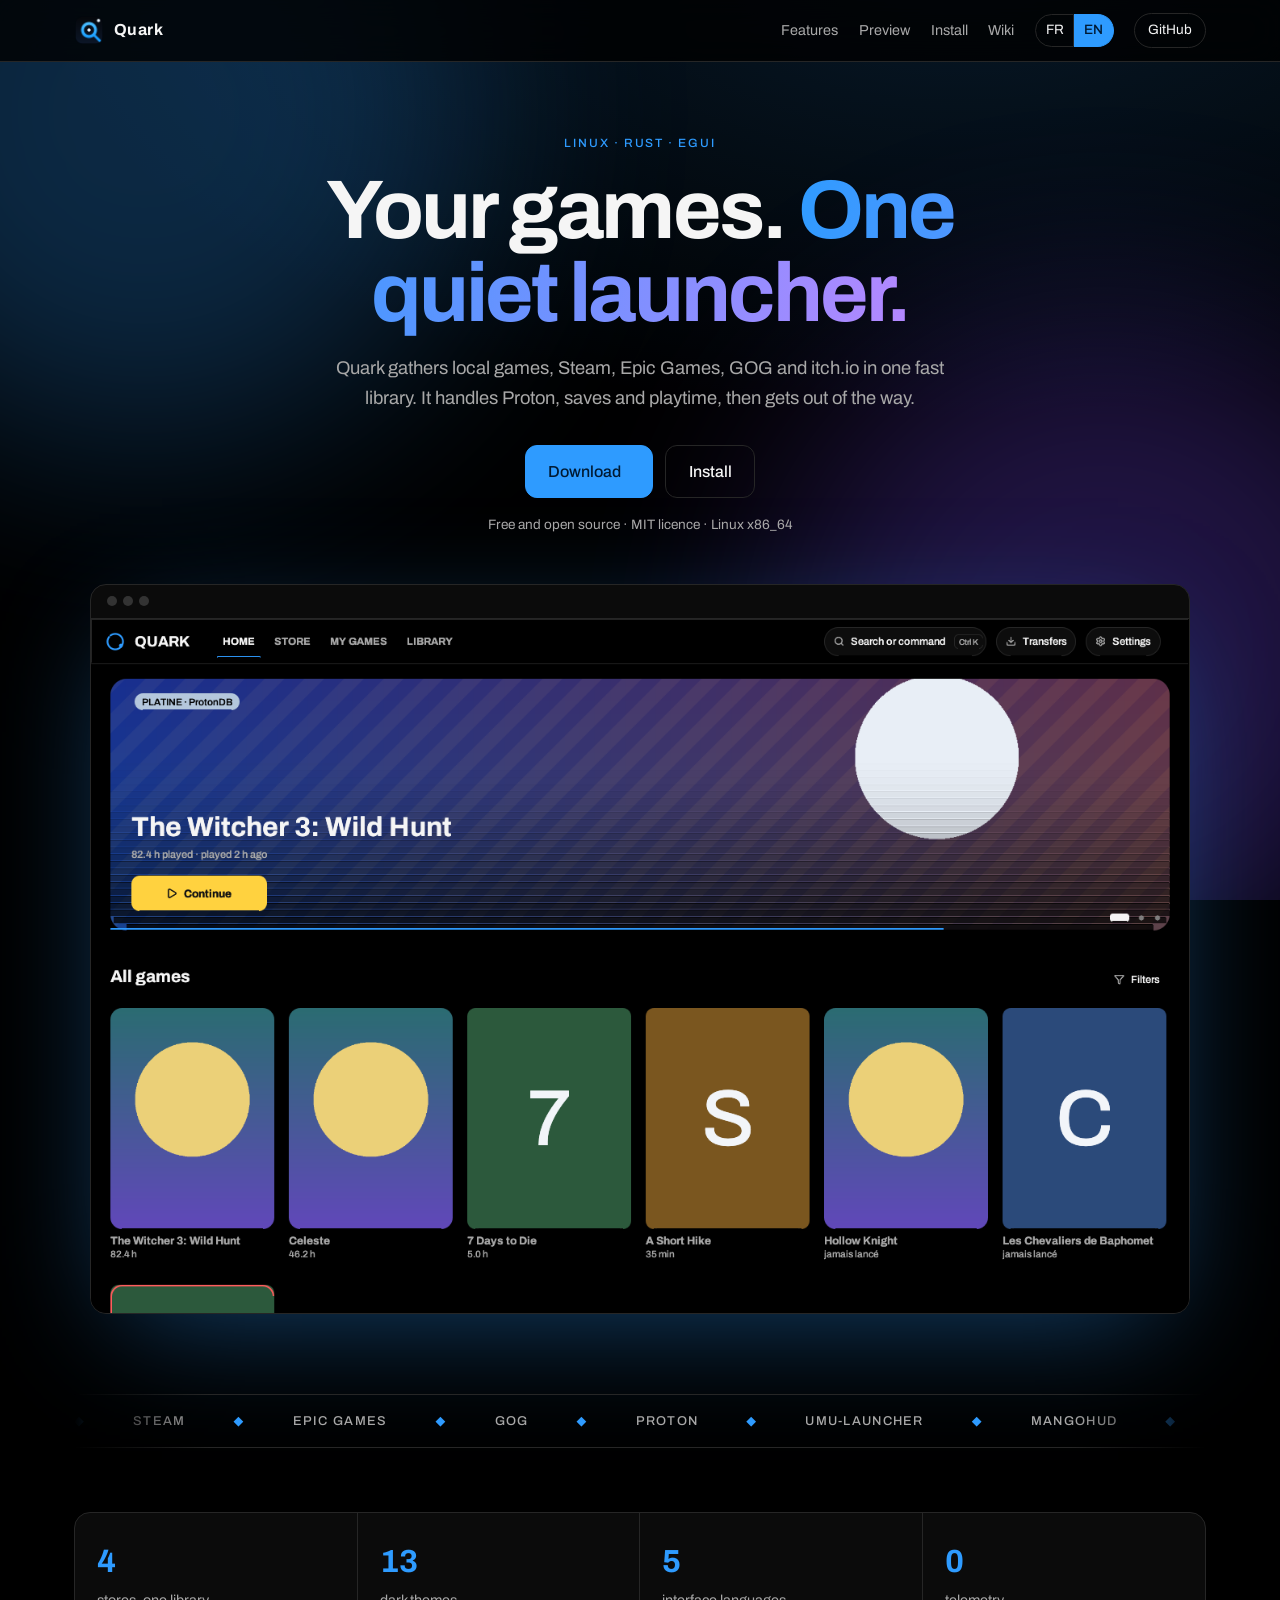
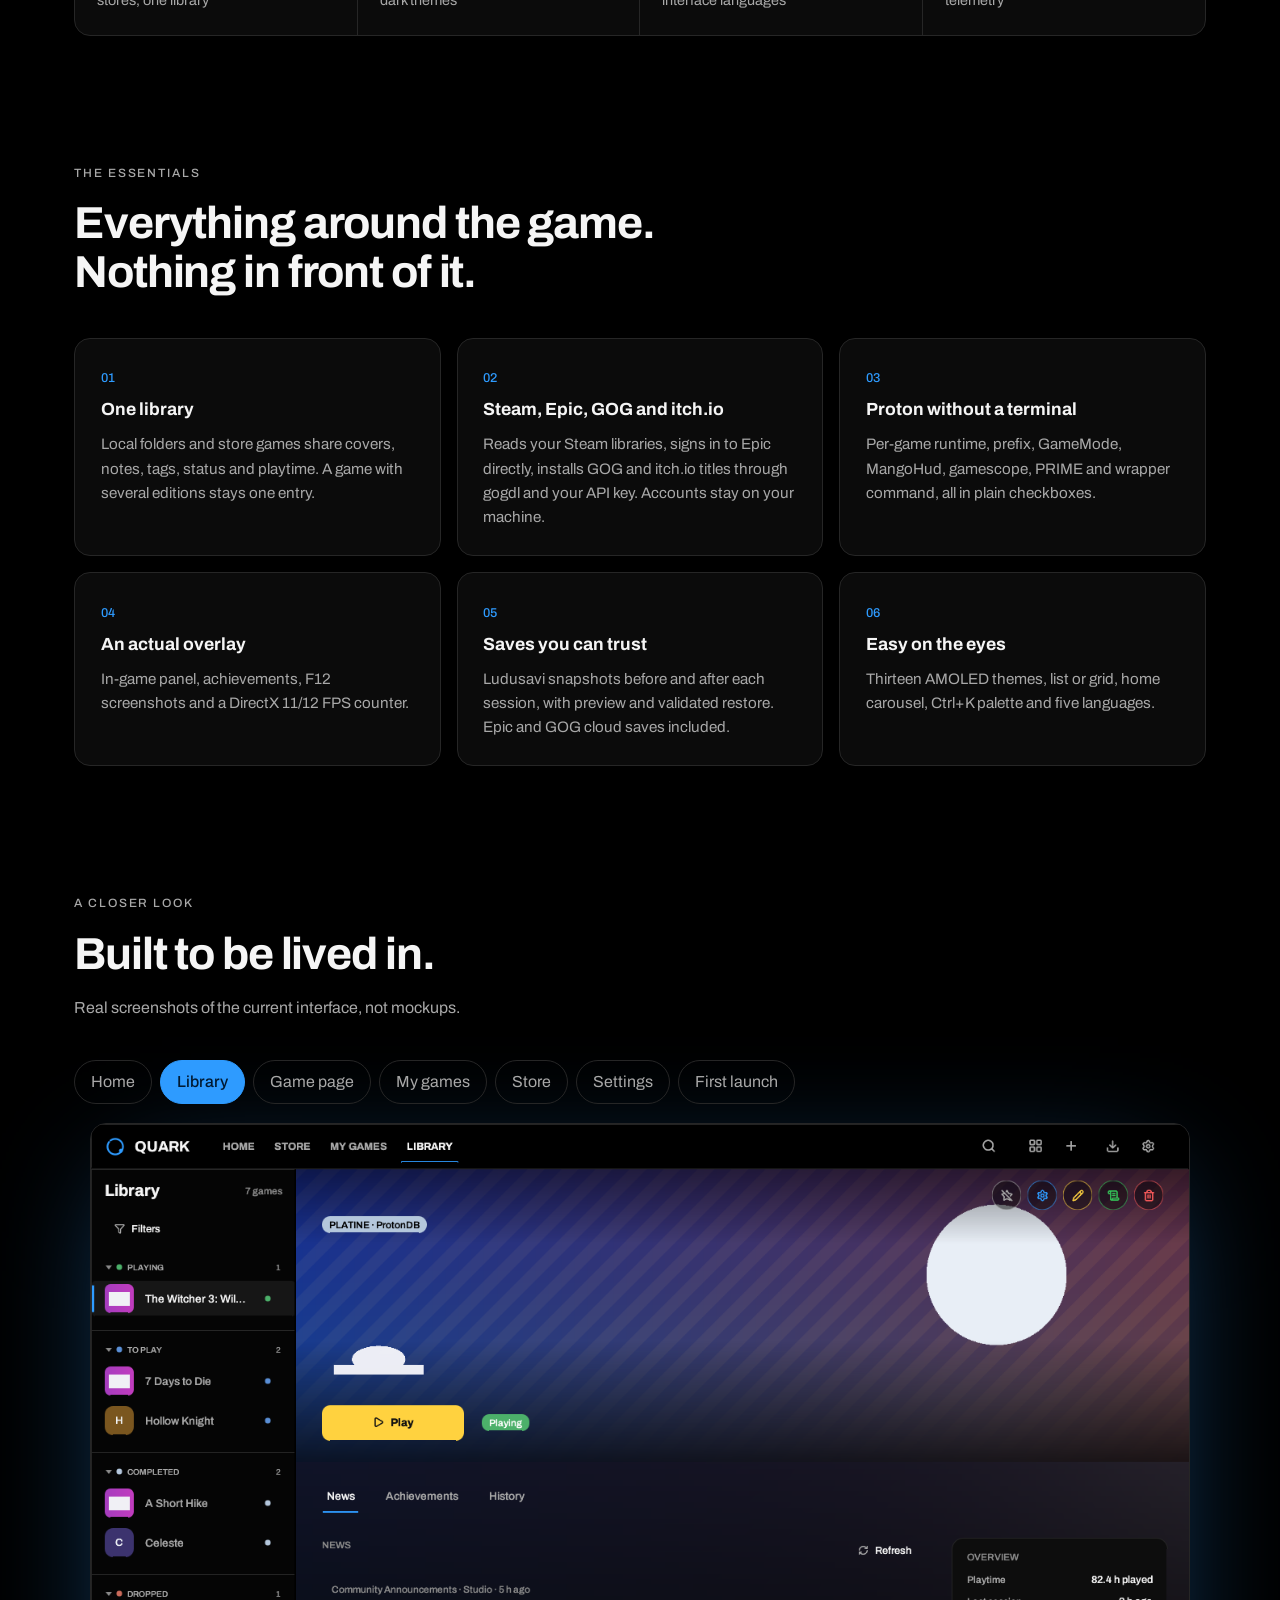
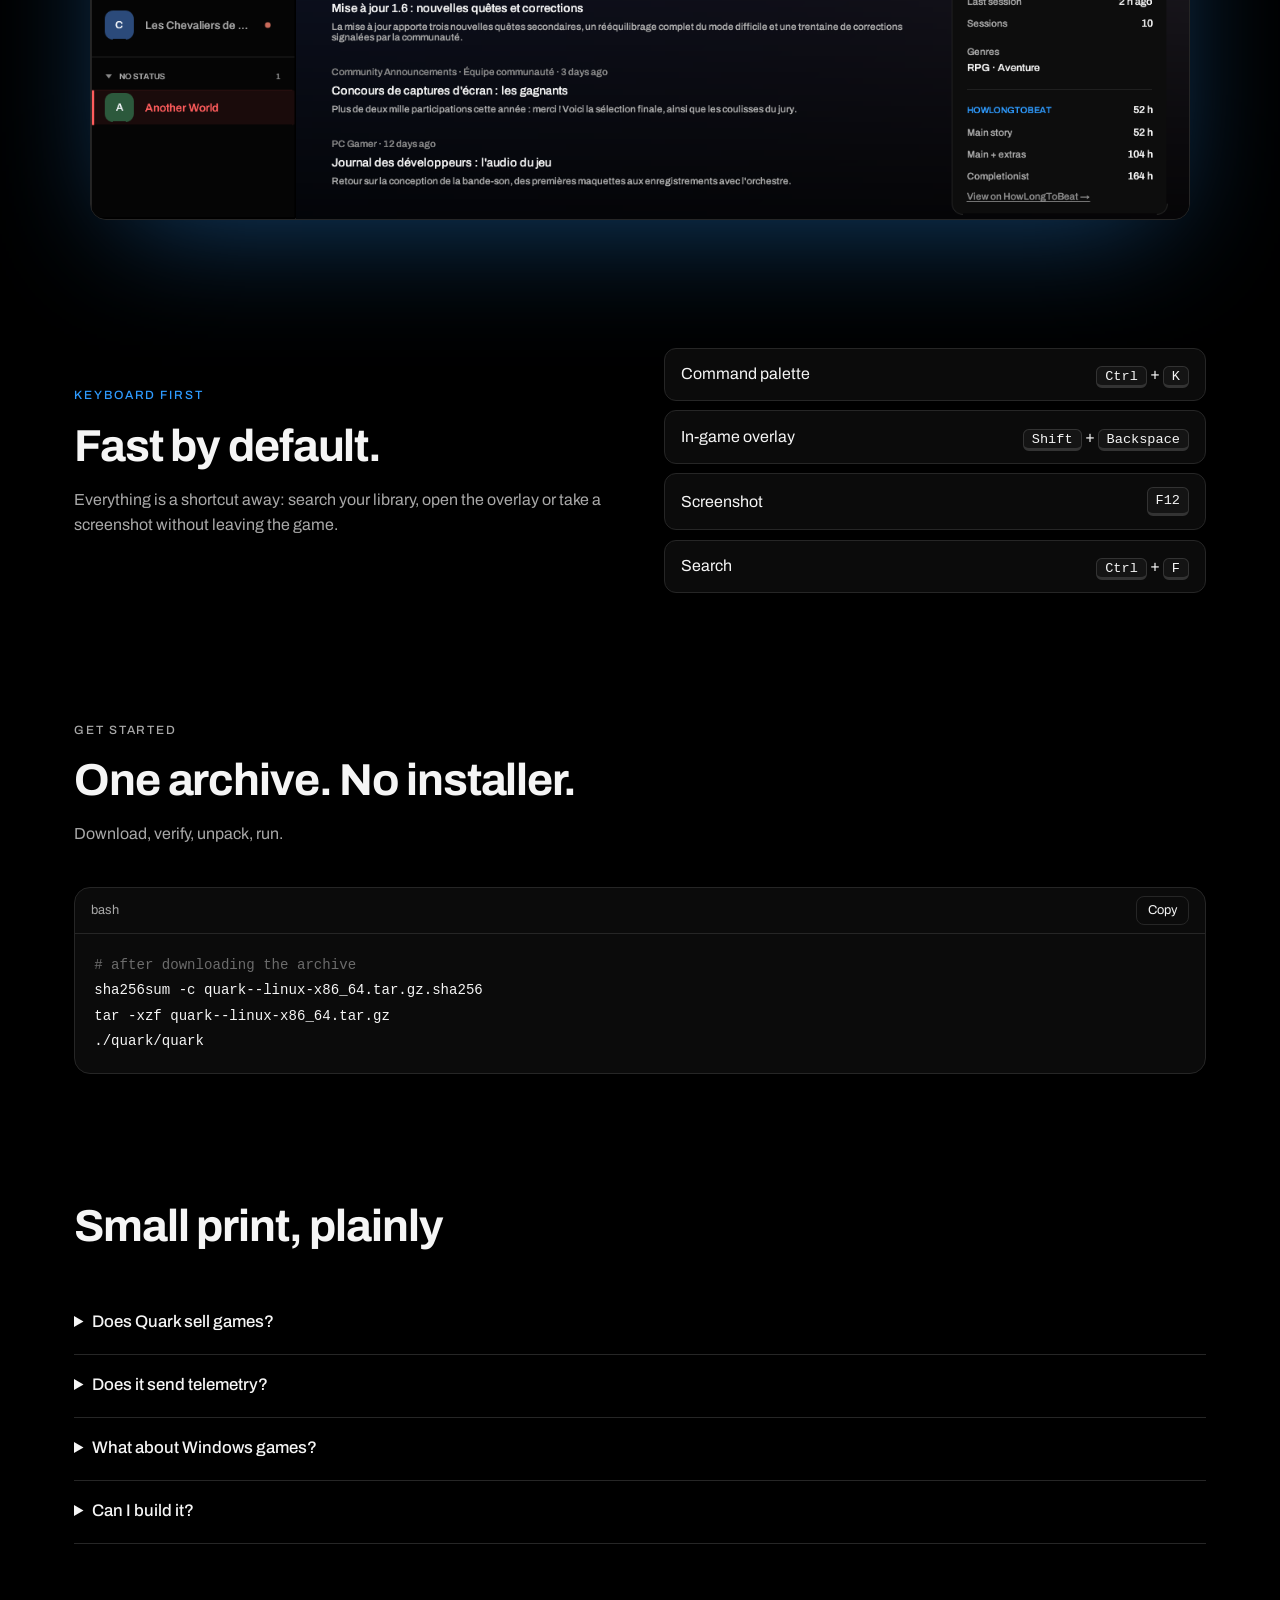
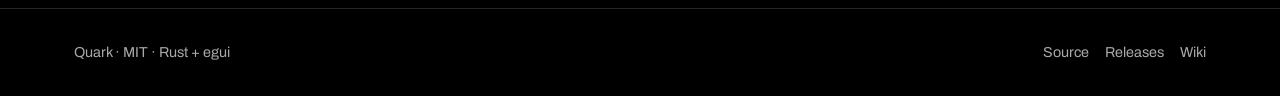
==== site/index.html @ 4e6a1751 "Ouvre la fiche jeu en pleine page depuis la grille La fiche remplace la grille et sa colonne au lieu" ====
<!doctype html>
<html lang="en">
<head>
<meta charset="utf-8">
<meta name="viewport" content="width=device-width, initial-scale=1">
<title>Quark — A quiet game launcher for Linux</title>
<meta name="description" content="Quark gathers local games, Steam, Epic Games, GOG and itch.io in one library, with Proton, save snapshots and an in-game overlay. Free, open source, written in Rust.">
<meta name="theme-color" content="#000000">
<link rel="canonical" href="https://matheotaku4.github.io/Quark/">
<meta property="og:title" content="Quark — A quiet game launcher for Linux">
<meta property="og:description" content="One library for your local, Steam, Epic, GOG and itch.io games. Rust + egui.">
<meta property="og:type" content="website">
<meta property="og:image" content="https://matheotaku4.github.io/Quark/assets/home-en.png">
<meta name="twitter:card" content="summary_large_image">
<link rel="icon" href="assets/quark.png">
<script type="application/ld+json">{"@context":"https://schema.org","@type":"SoftwareApplication","name":"Quark","applicationCategory":"GameApplication","operatingSystem":"Linux","license":"https://opensource.org/licenses/MIT","offers":{"@type":"Offer","price":"0","priceCurrency":"EUR"},"url":"https://matheotaku4.github.io/Quark/"}</script>
<style>
@font-face{font-family:Archivo;src:url(assets/Archivo-Regular.ttf) format("truetype");font-weight:400;font-display:swap}
@font-face{font-family:Archivo;src:url(assets/Archivo-Medium.ttf) format("truetype");font-weight:500 600;font-display:swap}
@font-face{font-family:Archivo;src:url(assets/Archivo-Bold.ttf) format("truetype");font-weight:700;font-display:swap}
:root{color-scheme:dark;--bg:#000;--s1:#0b0b0b;--s2:#141414;--line:#262626;--text:#f5f5f5;--muted:#a8a8a8;--accent:#2e9bff;--on:#001a33;--r:16px;--max:1180px}
*{box-sizing:border-box}
html{scroll-behavior:smooth;scroll-padding-top:5rem}
body{margin:0;background:var(--bg);color:var(--text);font:16px/1.6 Archivo,system-ui,sans-serif;-webkit-font-smoothing:antialiased}
body::before{content:"";position:fixed;inset:0;z-index:-1;background:radial-gradient(60rem 30rem at 75% -5%,color-mix(in srgb,var(--accent) 16%,transparent),transparent)}
img{display:block;max-width:100%;height:auto}a{color:inherit}
code,pre,kbd{font-family:ui-monospace,SFMono-Regular,Consolas,monospace}
.wrap{max-width:var(--max);margin:0 auto;padding:0 1.5rem}
.skip{position:absolute;left:-999px;top:.5rem;background:var(--accent);color:var(--on);padding:.5rem 1rem;border-radius:8px;z-index:50}.skip:focus{left:.5rem}
header{position:sticky;top:0;z-index:20;background:rgba(0,0,0,.8);backdrop-filter:blur(16px);border-bottom:1px solid var(--line)}
header .wrap{display:flex;align-items:center;justify-content:space-between;gap:1rem;padding-block:.8rem}
.brand{display:flex;align-items:center;gap:.6rem;font-weight:700;text-decoration:none;letter-spacing:.03em}.brand img{width:30px;height:30px;border-radius:8px}
nav{display:flex;align-items:center;gap:1.3rem;font-size:.9rem;color:var(--muted)}nav a{text-decoration:none}nav a:hover{color:var(--text)}
.pill,.lang button{border:1px solid var(--line);border-radius:999px;padding:.35rem .8rem;color:var(--text);background:none;font:inherit;font-size:.85rem;cursor:pointer}
.lang{display:flex}.lang button{border-radius:0;padding:.3rem .6rem}.lang button:first-child{border-radius:999px 0 0 999px}.lang button:last-child{border-radius:0 999px 999px 0;border-left:0}
.lang button[aria-pressed=true]{background:var(--accent);color:var(--on);border-color:var(--accent);font-weight:600}
:focus-visible{outline:2px solid var(--accent);outline-offset:3px;border-radius:6px}
.hero{padding:4.5rem 0 2rem;text-align:center}
.eyebrow{color:var(--accent);font-size:.75rem;font-weight:600;letter-spacing:.16em;text-transform:uppercase;margin:0 0 1rem}
h1{font-size:clamp(2.6rem,7vw,5.2rem);line-height:1;letter-spacing:-.035em;margin:0 auto 1.2rem;max-width:14ch}
h1 span{color:var(--accent)}
h2{font-size:clamp(1.8rem,4vw,2.8rem);line-height:1.1;letter-spacing:-.025em;margin:0 0 1rem}
.lead{max-width:56ch;margin:0 auto 2rem;color:var(--muted);font-size:1.15rem}
.cta{display:flex;flex-wrap:wrap;gap:.8rem;justify-content:center}
.btn{display:inline-flex;align-items:center;gap:.5rem;padding:.8rem 1.4rem;border-radius:12px;border:1px solid var(--line);text-decoration:none;font-weight:600;transition:transform .15s}
.btn:hover{transform:translateY(-2px)}.btn.p{background:var(--accent);color:var(--on);border-color:var(--accent)}
.small{color:var(--muted);font-size:.85rem;margin-top:1rem}
.frame{margin:3rem auto 0;max-width:1100px;border:1px solid var(--line);border-radius:var(--r);overflow:hidden;background:var(--s1);box-shadow:0 30px 120px -30px color-mix(in srgb,var(--accent) 45%,transparent)}
.dots{display:flex;gap:6px;padding:.7rem 1rem;border-bottom:1px solid var(--line)}.dots i{width:10px;height:10px;border-radius:50%;background:#333}
.facts{display:grid;grid-template-columns:repeat(4,1fr);margin:4rem 0;border:1px solid var(--line);border-radius:var(--r);background:var(--s1)}
.facts div{padding:1.4rem;border-right:1px solid var(--line)}.facts div:last-child{border:0}
.facts b{display:block;font-size:2rem;color:var(--accent)}.facts span{color:var(--muted);font-size:.9rem}
section{padding:4rem 0}.head{max-width:44rem;margin-bottom:2.5rem}.head p{color:var(--muted)}
.grid{display:grid;grid-template-columns:repeat(3,1fr);gap:1rem}
.card{background:var(--s1);border:1px solid var(--line);border-radius:var(--r);padding:1.6rem;transition:border-color .2s}.card:hover{border-color:var(--accent)}
.card h3{margin:.4rem 0 .5rem;font-size:1.1rem}.card p{margin:0;color:var(--muted);font-size:.95rem}.card em{font-style:normal;color:var(--accent);font-size:.8rem;font-weight:600}
.tabs{display:flex;flex-wrap:wrap;gap:.5rem;margin-bottom:1.2rem}
.tabs button{padding:.5rem 1rem;border:1px solid var(--line);border-radius:999px;background:none;color:var(--muted);font:inherit;cursor:pointer}
.tabs button[aria-selected=true]{background:var(--accent);color:var(--on);border-color:var(--accent);font-weight:600}
#shot{width:100%;aspect-ratio:1360/860;object-fit:cover}
.swatches{display:flex;flex-wrap:wrap;gap:.7rem}
.swatches button{width:44px;height:44px;border-radius:50%;border:2px solid var(--line);cursor:pointer;transition:transform .15s}
.swatches button:hover{transform:scale(1.12)}.swatches button[aria-pressed=true]{border-color:#fff;box-shadow:0 0 0 3px var(--bg),0 0 0 5px var(--accent)}
.split{display:grid;grid-template-columns:1fr 1fr;gap:3rem;align-items:center}
.keys{display:grid;gap:.6rem}.keys div{display:flex;justify-content:space-between;align-items:center;gap:1rem;background:var(--s1);border:1px solid var(--line);border-radius:12px;padding:.8rem 1rem}
kbd{background:var(--s2);border:1px solid #333;border-bottom-width:3px;border-radius:6px;padding:.1rem .5rem;font-size:.85rem}
.term{background:var(--s1);border:1px solid var(--line);border-radius:var(--r);overflow:hidden}
.term .bar{display:flex;justify-content:space-between;align-items:center;padding:.5rem 1rem;border-bottom:1px solid var(--line);color:var(--muted);font-size:.8rem}
.term button{background:none;border:1px solid var(--line);color:var(--text);border-radius:8px;padding:.2rem .7rem;cursor:pointer;font:inherit;font-size:.8rem}
pre{margin:0;padding:1.2rem;overflow-x:auto;font-size:.88rem;line-height:1.8}.c{color:#6b6b6b}
details{border-bottom:1px solid var(--line);padding:1.1rem 0}summary{cursor:pointer;font-weight:600;font-size:1.05rem}details p{color:var(--muted);margin:.6rem 0 0}
footer{border-top:1px solid var(--line);padding:2rem 0;color:var(--muted);font-size:.9rem}footer .wrap{display:flex;flex-wrap:wrap;justify-content:space-between;gap:1rem}footer nav{gap:1rem}
.rv{opacity:0;transform:translateY(16px);transition:.6s}.rv.in{opacity:1;transform:none}
.aurora{position:fixed;inset:0;z-index:-1;overflow:hidden;pointer-events:none}
.aurora i{position:absolute;width:42rem;height:42rem;border-radius:50%;filter:blur(110px);opacity:.26;background:var(--accent);left:-12rem;top:-14rem;animation:drift 22s ease-in-out infinite alternate}
.aurora i+i{background:#7c4dff;left:auto;right:-10rem;top:35vh;animation-duration:28s;animation-direction:alternate-reverse}
@keyframes drift{to{transform:translate(8rem,6rem) scale(1.25)}}
#bar{position:fixed;top:0;left:0;height:3px;width:100%;transform-origin:0 50%;transform:scaleX(0);background:linear-gradient(90deg,var(--accent),#b388ff);z-index:60}
h1 span{background:linear-gradient(100deg,var(--accent),#b388ff,var(--accent));background-size:200% auto;-webkit-background-clip:text;background-clip:text;color:transparent;animation:shine 6s linear infinite}
@keyframes shine{to{background-position:200% center}}
@keyframes up{from{opacity:0;transform:translateY(28px)}}
.hero>*{animation:up .8s cubic-bezier(.2,.7,.2,1) backwards}
.hero>:nth-child(2){animation-delay:.1s}.hero>:nth-child(3){animation-delay:.2s}.hero>:nth-child(4){animation-delay:.3s}.hero>:nth-child(5){animation-delay:.4s}.hero>:nth-child(6){animation-delay:.55s;animation-duration:1.1s}
.hero .frame{transition:transform .25s ease-out}
.btn.p{position:relative;overflow:hidden}
.btn.p::after{content:"";position:absolute;inset:0;background:linear-gradient(110deg,transparent 30%,rgba(255,255,255,.45) 50%,transparent 70%);transform:translateX(-100%);animation:sh 3.5s 1.5s infinite}
@keyframes sh{to{transform:translateX(100%)}}
.marquee{overflow:hidden;margin-top:3rem;border-block:1px solid var(--line);padding:1rem 0;-webkit-mask-image:linear-gradient(90deg,transparent,#000 12%,#000 88%,transparent);mask-image:linear-gradient(90deg,transparent,#000 12%,#000 88%,transparent)}
.marquee div{display:flex;gap:3rem;width:max-content;animation:mq 34s linear infinite;color:var(--muted);font-weight:600;letter-spacing:.1em;text-transform:uppercase;font-size:.8rem}
.marquee span::before{content:"◆";color:var(--accent);margin-right:3rem}
.marquee:hover div{animation-play-state:paused}
@keyframes mq{to{transform:translateX(-50%)}}
.card{position:relative;overflow:hidden}.card>*{position:relative}
.card::before{content:"";position:absolute;inset:0;background:radial-gradient(320px circle at var(--mx,50%) var(--my,50%),color-mix(in srgb,var(--accent) 20%,transparent),transparent 70%);opacity:0;transition:opacity .3s}
.card:hover::before{opacity:1}
.grid>.rv:nth-child(3n+2){transition-delay:.1s}.grid>.rv:nth-child(3n){transition-delay:.2s}
#shot{transition:opacity .35s}
.keys div{transition:transform .2s,border-color .2s}.keys div:hover{transform:translateX(6px);border-color:var(--accent)}
@media(max-width:860px){nav .hide{display:none}.grid,.split{grid-template-columns:1fr}.facts{grid-template-columns:1fr 1fr}.facts div:nth-child(2){border-right:0}.facts div:nth-child(-n+2){border-bottom:1px solid var(--line)}}
@media(prefers-reduced-motion:reduce){*,::before,::after{transition:none!important;animation:none!important;scroll-behavior:auto!important}.rv{opacity:1;transform:none}}
</style>
</head>
<body>
<div id="bar"></div><div class="aurora" aria-hidden="true"><i></i><i></i></div>
<a class="skip" href="#main" data-i="skip"></a>
<header><div class="wrap">
  <a class="brand" href="#top"><img src="assets/quark.png" alt="" width="30" height="30">Quark</a>
  <nav aria-label="Navigation">
    <a class="hide" href="#features" data-i="nav1"></a><a class="hide" href="#showcase" data-i="nav2"></a><a class="hide" href="#install" data-i="nav3"></a>
    <a class="hide" href="https://github.com/Matheotaku4/Quark/wiki">Wiki</a>
    <span class="lang" role="group" aria-label="Langue / Language"><button data-l="fr">FR</button><button data-l="en">EN</button></span>
    <a class="pill" href="https://github.com/Matheotaku4/Quark">GitHub</a>
  </nav>
</div></header>

<main id="main"><div id="top"></div>
<div class="wrap">
  <div class="hero">
    <p class="eyebrow">Linux · Rust · egui</p>
    <h1 data-i="h1"></h1>
    <p class="lead" data-i="lead"></p>
    <div class="cta">
      <a class="btn p" id="dl" href="https://github.com/Matheotaku4/Quark/releases/latest"><span data-i="dl"></span> <span id="ver"></span></a>
      <a class="btn" href="#install" data-i="how"></a>
    </div>
    <p class="small" data-i="fine"></p>
    <div class="frame"><div class="dots" aria-hidden="true"><i></i><i></i><i></i></div>
      <img id="hero-img" src="assets/home-en.png" alt="" width="1360" height="860"></div>
  </div>

  <div class="marquee" aria-hidden="true"><div id="mq"></div></div>
  <div class="facts rv">
    <div><b>4</b><span data-i="f1"></span></div><div><b>13</b><span data-i="f2"></span></div>
    <div><b>5</b><span data-i="f3"></span></div><div><b>0</b><span data-i="f4"></span></div>
  </div>

  <section id="features"><div class="head rv"><p class="eyebrow" data-i="e1"></p><h2 data-i="t1"></h2></div>
    <div class="grid">
      <article class="card rv"><em>01</em><h3 data-i="c1t"></h3><p data-i="c1"></p></article>
      <article class="card rv"><em>02</em><h3 data-i="c2t"></h3><p data-i="c2"></p></article>
      <article class="card rv"><em>03</em><h3 data-i="c3t"></h3><p data-i="c3"></p></article>
      <article class="card rv"><em>04</em><h3 data-i="c4t"></h3><p data-i="c4"></p></article>
      <article class="card rv"><em>05</em><h3 data-i="c5t"></h3><p data-i="c5"></p></article>
      <article class="card rv"><em>06</em><h3 data-i="c6t"></h3><p data-i="c6"></p></article>
    </div>
  </section>

  <section id="showcase"><div class="head rv"><p class="eyebrow" data-i="e2"></p><h2 data-i="t2"></h2><p data-i="n2"></p></div>
    <div class="tabs" role="tablist" id="tabs"></div>
    <div class="frame" style="margin-top:0"><img id="shot" src="assets/library-en.png" alt="" width="1360" height="860" loading="lazy"></div>
  </section>

  <section id="themes" class="split">
    <div class="rv"><p class="eyebrow" data-i="e3"></p><h2 data-i="t3"></h2><p style="color:var(--muted)" data-i="n3"></p>
      </div>
    <div class="keys rv" aria-label="Raccourcis / Shortcuts">
      <div><span data-i="k1"></span><span><kbd>Ctrl</kbd> + <kbd>K</kbd></span></div>
      <div><span data-i="k2"></span><span><kbd>Shift</kbd> + <kbd>Backspace</kbd></span></div>
      <div><span data-i="k3"></span><kbd>F12</kbd></div>
      <div><span data-i="k4"></span><span><kbd>Ctrl</kbd> + <kbd>F</kbd></span></div>
    </div>
  </section>

  <section id="install"><div class="head rv"><p class="eyebrow" data-i="e4"></p><h2 data-i="t4"></h2><p data-i="n4"></p></div>
    <div class="term rv"><div class="bar"><span>bash</span><button id="copy" data-i="copy"></button></div>
<pre><code id="cmd"></code></pre></div>
  </section>

  <section id="faq"><div class="head rv"><h2 data-i="t5"></h2></div>
    <details><summary data-i="q1"></summary><p data-i="a1"></p></details>
    <details><summary data-i="q2"></summary><p data-i="a2"></p></details>
    <details><summary data-i="q3"></summary><p data-i="a3"></p></details>
    <details><summary data-i="q4"></summary><p data-i="a4"></p></details>
  </section>
</div></main>

<footer><div class="wrap"><span>Quark · MIT · Rust + egui</span>
  <nav><a href="https://github.com/Matheotaku4/Quark">Source</a><a href="https://github.com/Matheotaku4/Quark/releases">Releases</a><a href="https://github.com/Matheotaku4/Quark/wiki">Wiki</a></nav></div></footer>

<script>
const D={
fr:{skip:"Aller au contenu",nav1:"Fonctions",nav2:"Aperçu",nav3:"Installer",
h1:"Vos jeux. <span>Un seul lanceur.</span>",lead:"Quark réunit jeux locaux, Steam, Epic Games, GOG et itch.io dans une bibliothèque rapide. Proton, sauvegardes et temps de jeu sont gérés, puis il s’efface.",
dl:"Télécharger",how:"Installation",fine:"Gratuit et open source · licence MIT · Linux x86_64",
f1:"boutiques, une bibliothèque",f2:"thèmes sombres",f3:"langues d’interface",f4:"télémétrie",
e1:"L’essentiel",t1:"Tout autour du jeu. Rien devant.",
c1t:"Une seule bibliothèque",c1:"Dossiers locaux et jeux de boutiques partagent jaquettes, notes, tags, statut et temps de jeu. Un jeu en plusieurs éditions reste une seule entrée.",
c2t:"Steam, Epic, GOG et itch.io",c2:"Lecture de vos bibliothèques Steam, connexion directe à Epic, installation GOG via gogdl et itch.io avec votre clé API. Vos comptes restent sur votre machine.",
c3t:"Proton sans terminal",c3:"Runtime, préfixe, GameMode, MangoHud, gamescope, PRIME et commande wrapper par jeu, en simples cases à cocher.",
c4t:"Un vrai overlay",c4:"Panneau en jeu, succès, capture F12 et compteur FPS DirectX 11/12.",
c5t:"Sauvegardes fiables",c5:"Instantanés Ludusavi avant et après chaque session, avec aperçu et restauration validée. Cloud Epic et GOG inclus.",
c6t:"Fait pour vos yeux",c6:"Treize thèmes AMOLED, liste ou grille, carrousel d’accueil, palette Ctrl+K et cinq langues.",
e2:"Un aperçu",t2:"Conçu pour qu’on y vive.",n2:"Captures réelles de l’interface actuelle, pas des maquettes.",
tab:{home:"Accueil",library:"Bibliothèque",game:"Fiche de jeu",store:"Boutique","my-games":"Mes jeux",settings:"Réglages",onboarding:"Premier lancement"},
e3:"Clavier d’abord",t3:"Rapide par défaut.",n3:"Tout est à un raccourci : cherchez dans votre bibliothèque, ouvrez l’overlay ou prenez une capture sans quitter le jeu.",
k1:"Palette de commandes",k2:"Overlay en jeu",k3:"Capture d’écran",k4:"Rechercher",
e4:"Démarrer",t4:"Une archive. Pas d’installeur.",n4:"Téléchargez, vérifiez, décompressez, lancez.",copy:"Copier",copied:"Copié ✓",
t5:"Les petites lignes",
q1:"Quark vend-il des jeux ?",a1:"Non. Il ouvre les pages des boutiques dans votre navigateur et n’achète jamais rien.",
q2:"Y a-t-il de la télémétrie ?",a2:"Aucune. Sessions de boutiques et bibliothèque restent sur votre machine.",
q3:"Et les jeux Windows ?",a3:"Ils passent par Proton ou umu-launcher, avec le préfixe de votre choix.",
q4:"Puis-je le compiler ?",a4:"Oui : clonez le dépôt puis lancez <code>cargo build --release --locked</code>."},
en:{skip:"Skip to content",nav1:"Features",nav2:"Preview",nav3:"Install",
h1:"Your games. <span>One quiet launcher.</span>",lead:"Quark gathers local games, Steam, Epic Games, GOG and itch.io in one fast library. It handles Proton, saves and playtime, then gets out of the way.",
dl:"Download",how:"Install",fine:"Free and open source · MIT licence · Linux x86_64",
f1:"stores, one library",f2:"dark themes",f3:"interface languages",f4:"telemetry",
e1:"The essentials",t1:"Everything around the game. Nothing in front of it.",
c1t:"One library",c1:"Local folders and store games share covers, notes, tags, status and playtime. A game with several editions stays one entry.",
c2t:"Steam, Epic, GOG and itch.io",c2:"Reads your Steam libraries, signs in to Epic directly, installs GOG and itch.io titles through gogdl and your API key. Accounts stay on your machine.",
c3t:"Proton without a terminal",c3:"Per-game runtime, prefix, GameMode, MangoHud, gamescope, PRIME and wrapper command, all in plain checkboxes.",
c4t:"An actual overlay",c4:"In-game panel, achievements, F12 screenshots and a DirectX 11/12 FPS counter.",
c5t:"Saves you can trust",c5:"Ludusavi snapshots before and after each session, with preview and validated restore. Epic and GOG cloud saves included.",
c6t:"Easy on the eyes",c6:"Thirteen AMOLED themes, list or grid, home carousel, Ctrl+K palette and five languages.",
e2:"A closer look",t2:"Built to be lived in.",n2:"Real screenshots of the current interface, not mockups.",
tab:{home:"Home",library:"Library",game:"Game page",store:"Store","my-games":"My games",settings:"Settings",onboarding:"First launch"},
e3:"Keyboard first",t3:"Fast by default.",n3:"Everything is a shortcut away: search your library, open the overlay or take a screenshot without leaving the game.",
k1:"Command palette",k2:"In-game overlay",k3:"Screenshot",k4:"Search",
e4:"Get started",t4:"One archive. No installer.",n4:"Download, verify, unpack, run.",copy:"Copy",copied:"Copied ✓",
t5:"Small print, plainly",
q1:"Does Quark sell games?",a1:"No. It opens store pages in your browser and never buys anything.",
q2:"Does it send telemetry?",a2:"None. Store sessions and library data stay on your machine.",
q3:"What about Windows games?",a3:"They run through Proton or umu-launcher with the prefix you choose.",
q4:"Can I build it?",a4:"Yes: clone the repository and run <code>cargo build --release --locked</code>."}};
const TABS=["home","library","game","my-games","store","settings","onboarding"];
const $=s=>document.querySelector(s),$$=s=>[...document.querySelectorAll(s)];
let lang=(()=>{try{const s=localStorage.getItem("q-lang");if(s)return s}catch(e){}return "en"})();
let tab="library",ver="",dlUrl="";
const img=t=>`assets/${t}-${lang}.png`;
function cmd(){const v=ver||"<version>";return `<span class="c"># ${lang==="fr"?"après téléchargement de l’archive":"after downloading the archive"}</span>
sha256sum -c quark-${v}-linux-x86_64.tar.gz.sha256
tar -xzf quark-${v}-linux-x86_64.tar.gz
./quark/quark`}
function render(){
  const d=D[lang];document.documentElement.lang=lang;
  $$("[data-i]").forEach(e=>e.innerHTML=d[e.dataset.i]);
  $$(".lang button").forEach(b=>b.setAttribute("aria-pressed",b.dataset.l===lang));
  $("#tabs").innerHTML=TABS.map(t=>`<button role="tab" aria-selected="${t===tab}" data-t="${t}">${d.tab[t]}</button>`).join("");
  $("#shot").src=img(tab);$("#shot").alt=d.tab[tab];
  $("#hero-img").src=img("home");$("#hero-img").alt=lang==="fr"?"Écran d’accueil de Quark":"Quark home screen";
  $("#cmd").innerHTML=cmd();
}
document.addEventListener("click",e=>{
  const l=e.target.closest("[data-l]");if(l){lang=l.dataset.l;try{localStorage.setItem("q-lang",lang)}catch(x){}render()}
  const t=e.target.closest("[data-t]");if(t&&t.dataset.t!==tab){tab=t.dataset.t;$("#shot").style.opacity=0;setTimeout(render,180)}
});
$("#copy").addEventListener("click",async()=>{try{await navigator.clipboard.writeText($("#cmd").innerText.replace(/^#.*\n/,""));
  const b=$("#copy");b.textContent=D[lang].copied;setTimeout(()=>b.textContent=D[lang].copy,1600)}catch(e){}});
fetch("https://api.github.com/repos/Matheotaku4/Quark/releases/latest").then(r=>r.ok?r.json():Promise.reject()).then(j=>{
  ver=(j.tag_name||"").replace(/^v/,"");const a=(j.assets||[]).find(x=>/linux-x86_64\.tar\.gz$/.test(x.name));
  if(a)$("#dl").href=a.browser_download_url;$("#ver").textContent=ver?"v"+ver:"";$("#cmd").innerHTML=cmd()}).catch(()=>{});
const io=new IntersectionObserver(es=>es.forEach(e=>{if(e.isIntersecting){e.target.classList.add("in");io.unobserve(e.target)}}),{threshold:.12});
$$(".rv").forEach(e=>io.observe(e));
$("#shot").onload=e=>e.target.style.opacity=1;
const M=["Steam","Epic Games","GOG","Proton","umu-launcher","MangoHud","gamescope","GameMode","Ludusavi","Legendary","gogdl","DirectX 11/12"];
$("#mq").innerHTML=[...M,...M].map(x=>`<span>${x}</span>`).join("");
const bar=$("#bar");addEventListener("scroll",()=>bar.style.transform=`scaleX(${scrollY/(document.documentElement.scrollHeight-innerHeight||1)})`,{passive:true});
const hf=$(".hero .frame"),hp=hf.parentElement;
hp.addEventListener("mousemove",e=>{const r=hf.getBoundingClientRect(),x=(e.clientX-r.left)/r.width-.5,y=(e.clientY-r.top)/r.height-.5;hf.style.transform=`perspective(1200px) rotateY(${x*6}deg) rotateX(${-y*5}deg)`});
hp.addEventListener("mouseleave",()=>hf.style.transform="");
$$(".card").forEach(c=>c.addEventListener("mousemove",e=>{const r=c.getBoundingClientRect();c.style.setProperty("--mx",e.clientX-r.left+"px");c.style.setProperty("--my",e.clientY-r.top+"px")}));
new IntersectionObserver((es,o)=>es.forEach(e=>{if(!e.isIntersecting)return;o.unobserve(e.target);$$(".facts b").forEach(b=>{const n=+b.textContent;let t0;const f=t=>{t0??=t;const p=Math.min((t-t0)/1200,1);b.textContent=Math.round(n*(1-Math.pow(1-p,3)));if(p<1)requestAnimationFrame(f)};b.textContent=0;requestAnimationFrame(f)})}),{threshold:.5}).observe($(".facts"));
render();
</script>
</body>
</html>
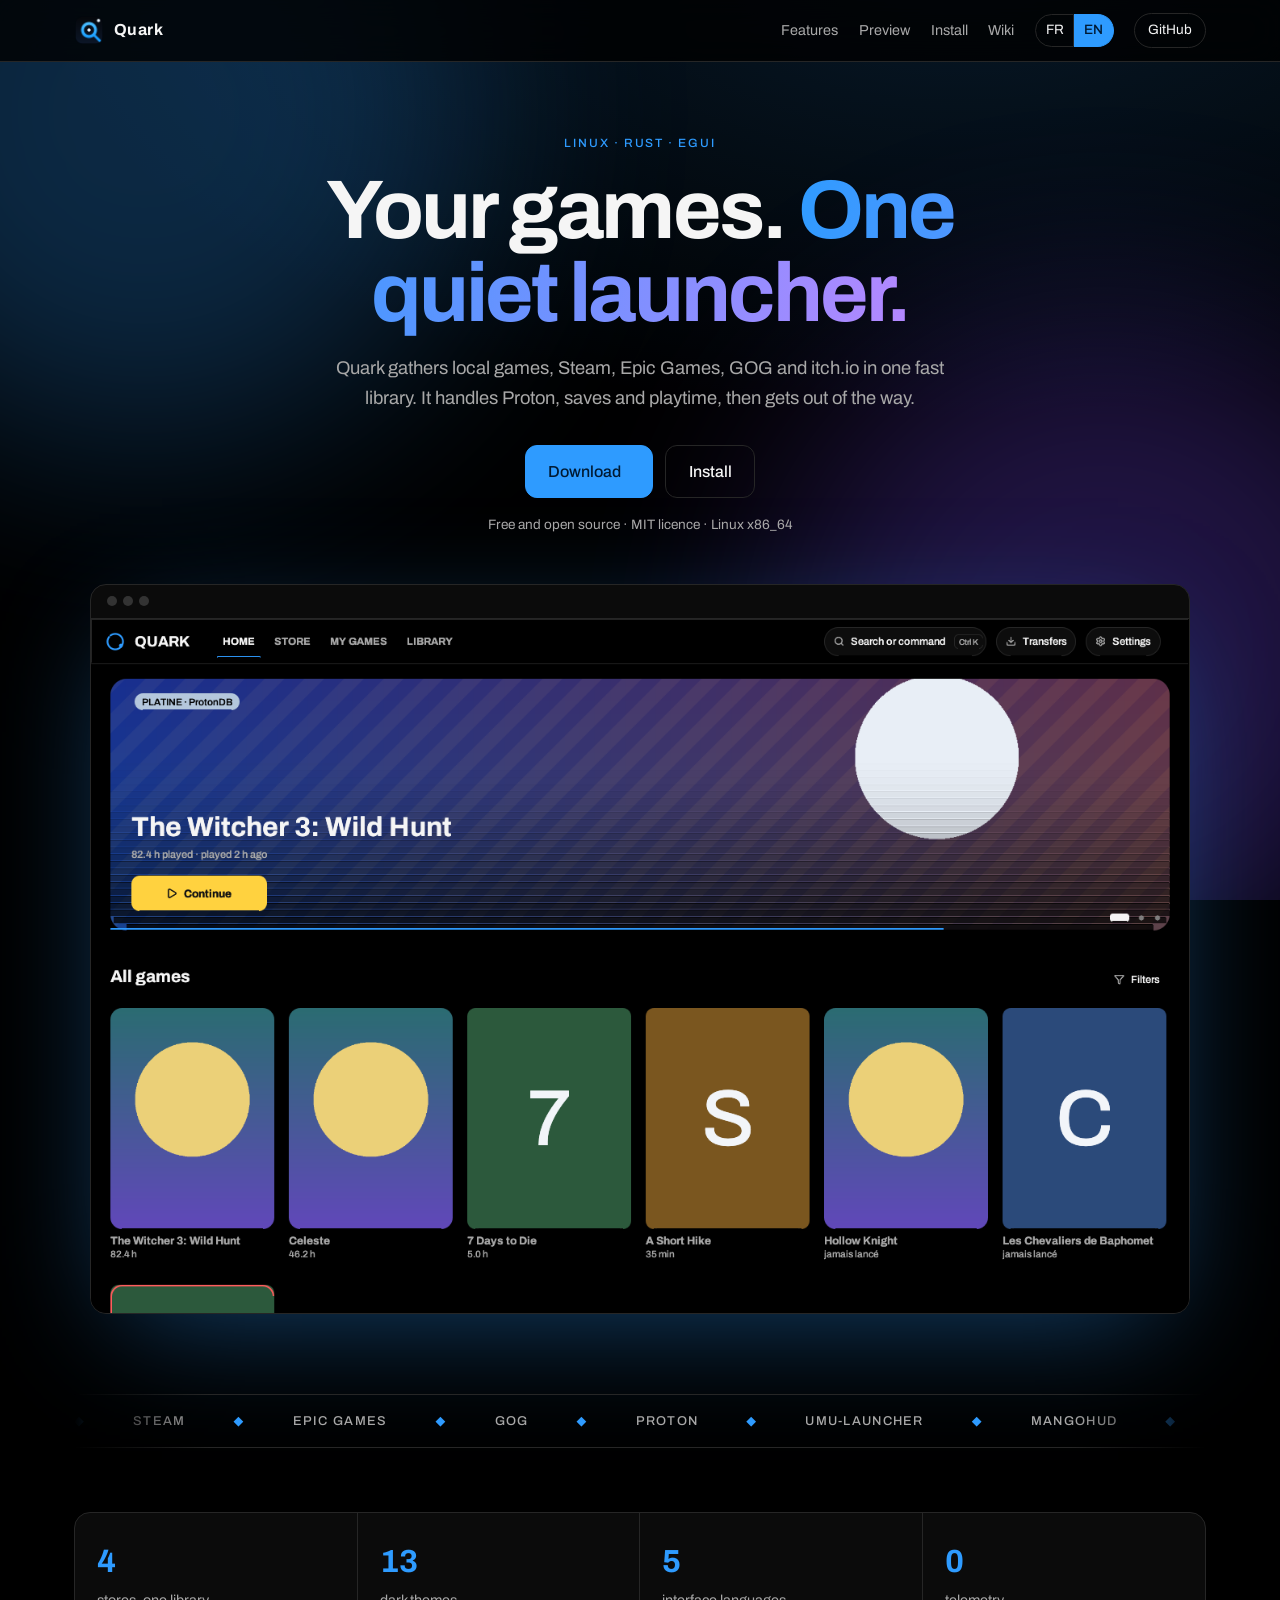
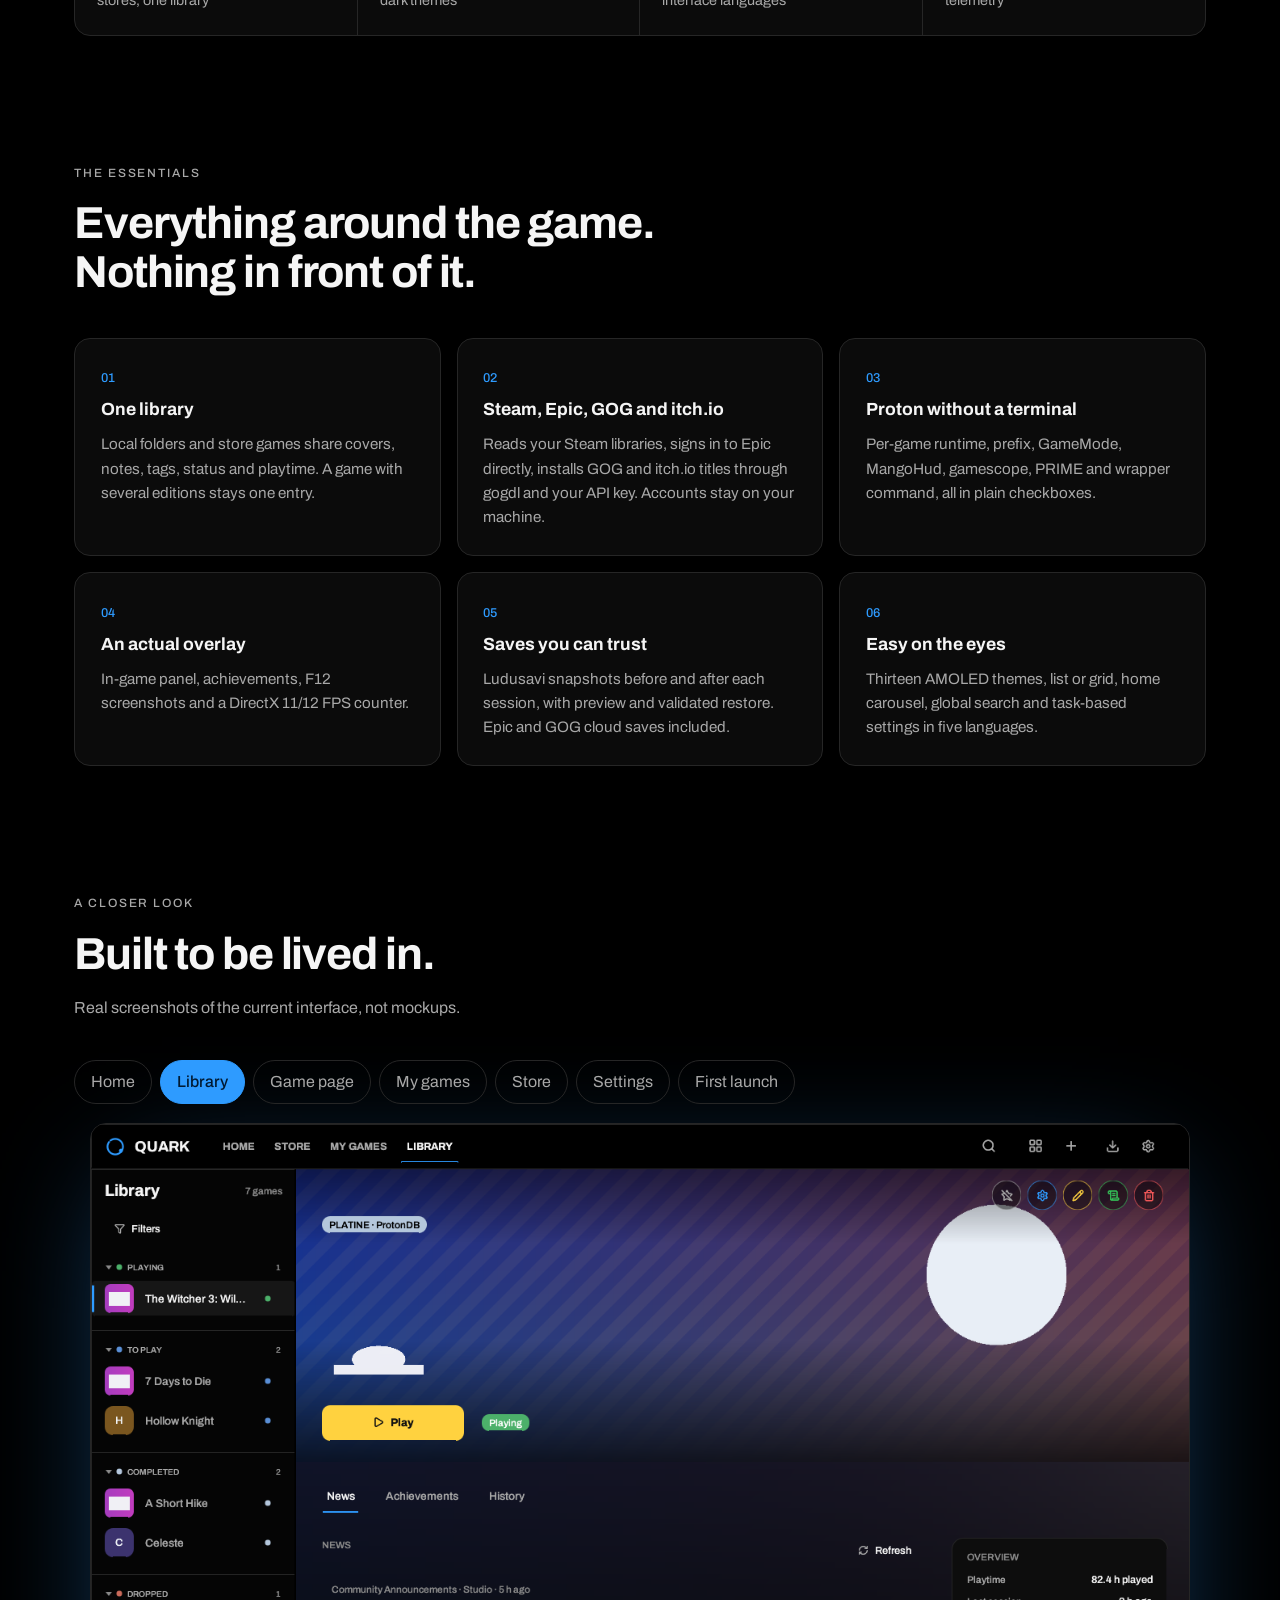
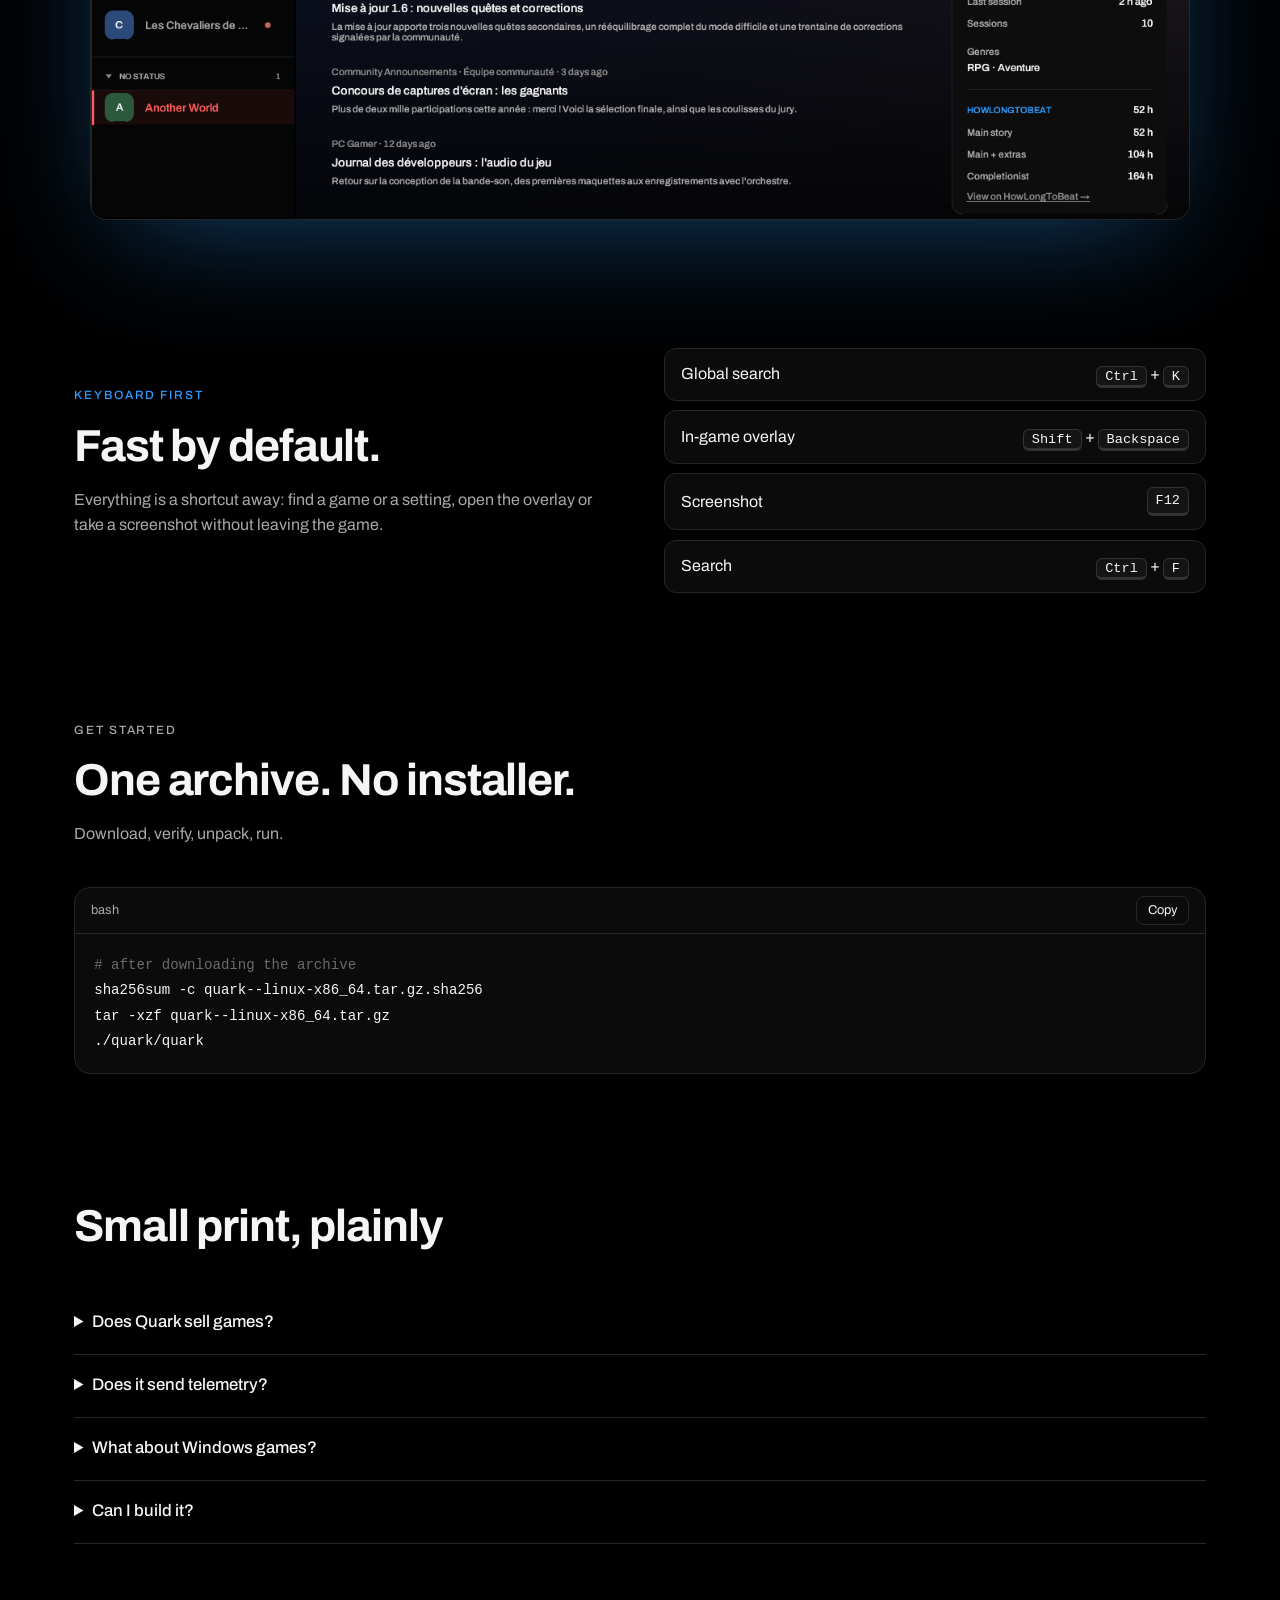
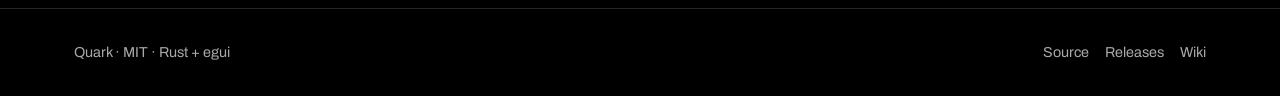
==== commit f5d079b7: "Recherche globale et parcours de fiche unifiés - palette unique pour les jeux locaux, les boutiques " ====
--- a/site/index.html
+++ b/site/index.html
@@ -189,11 +189,11 @@
 c3t:"Proton sans terminal",c3:"Runtime, préfixe, GameMode, MangoHud, gamescope, PRIME et commande wrapper par jeu, en simples cases à cocher.",
 c4t:"Un vrai overlay",c4:"Panneau en jeu, succès, capture F12 et compteur FPS DirectX 11/12.",
 c5t:"Sauvegardes fiables",c5:"Instantanés Ludusavi avant et après chaque session, avec aperçu et restauration validée. Cloud Epic et GOG inclus.",
-c6t:"Fait pour vos yeux",c6:"Treize thèmes AMOLED, liste ou grille, carrousel d’accueil, palette Ctrl+K et cinq langues.",
+c6t:"Fait pour vos yeux",c6:"Treize thèmes AMOLED, liste ou grille, carrousel d’accueil, recherche globale et réglages par tâche en cinq langues.",
 e2:"Un aperçu",t2:"Conçu pour qu’on y vive.",n2:"Captures réelles de l’interface actuelle, pas des maquettes.",
 tab:{home:"Accueil",library:"Bibliothèque",game:"Fiche de jeu",store:"Boutique","my-games":"Mes jeux",settings:"Réglages",onboarding:"Premier lancement"},
-e3:"Clavier d’abord",t3:"Rapide par défaut.",n3:"Tout est à un raccourci : cherchez dans votre bibliothèque, ouvrez l’overlay ou prenez une capture sans quitter le jeu.",
-k1:"Palette de commandes",k2:"Overlay en jeu",k3:"Capture d’écran",k4:"Rechercher",
+e3:"Clavier d’abord",t3:"Rapide par défaut.",n3:"Tout est à un raccourci : cherchez un jeu ou un réglage, ouvrez l’overlay ou prenez une capture sans quitter le jeu.",
+k1:"Recherche globale",k2:"Overlay en jeu",k3:"Capture d’écran",k4:"Rechercher",
 e4:"Démarrer",t4:"Une archive. Pas d’installeur.",n4:"Téléchargez, vérifiez, décompressez, lancez.",copy:"Copier",copied:"Copié ✓",
 t5:"Les petites lignes",
 q1:"Quark vend-il des jeux ?",a1:"Non. Il ouvre les pages des boutiques dans votre navigateur et n’achète jamais rien.",
@@ -210,11 +210,11 @@
 c3t:"Proton without a terminal",c3:"Per-game runtime, prefix, GameMode, MangoHud, gamescope, PRIME and wrapper command, all in plain checkboxes.",
 c4t:"An actual overlay",c4:"In-game panel, achievements, F12 screenshots and a DirectX 11/12 FPS counter.",
 c5t:"Saves you can trust",c5:"Ludusavi snapshots before and after each session, with preview and validated restore. Epic and GOG cloud saves included.",
-c6t:"Easy on the eyes",c6:"Thirteen AMOLED themes, list or grid, home carousel, Ctrl+K palette and five languages.",
+c6t:"Easy on the eyes",c6:"Thirteen AMOLED themes, list or grid, home carousel, global search and task-based settings in five languages.",
 e2:"A closer look",t2:"Built to be lived in.",n2:"Real screenshots of the current interface, not mockups.",
 tab:{home:"Home",library:"Library",game:"Game page",store:"Store","my-games":"My games",settings:"Settings",onboarding:"First launch"},
-e3:"Keyboard first",t3:"Fast by default.",n3:"Everything is a shortcut away: search your library, open the overlay or take a screenshot without leaving the game.",
-k1:"Command palette",k2:"In-game overlay",k3:"Screenshot",k4:"Search",
+e3:"Keyboard first",t3:"Fast by default.",n3:"Everything is a shortcut away: find a game or a setting, open the overlay or take a screenshot without leaving the game.",
+k1:"Global search",k2:"In-game overlay",k3:"Screenshot",k4:"Search",
 e4:"Get started",t4:"One archive. No installer.",n4:"Download, verify, unpack, run.",copy:"Copy",copied:"Copied ✓",
 t5:"Small print, plainly",
 q1:"Does Quark sell games?",a1:"No. It opens store pages in your browser and never buys anything.",
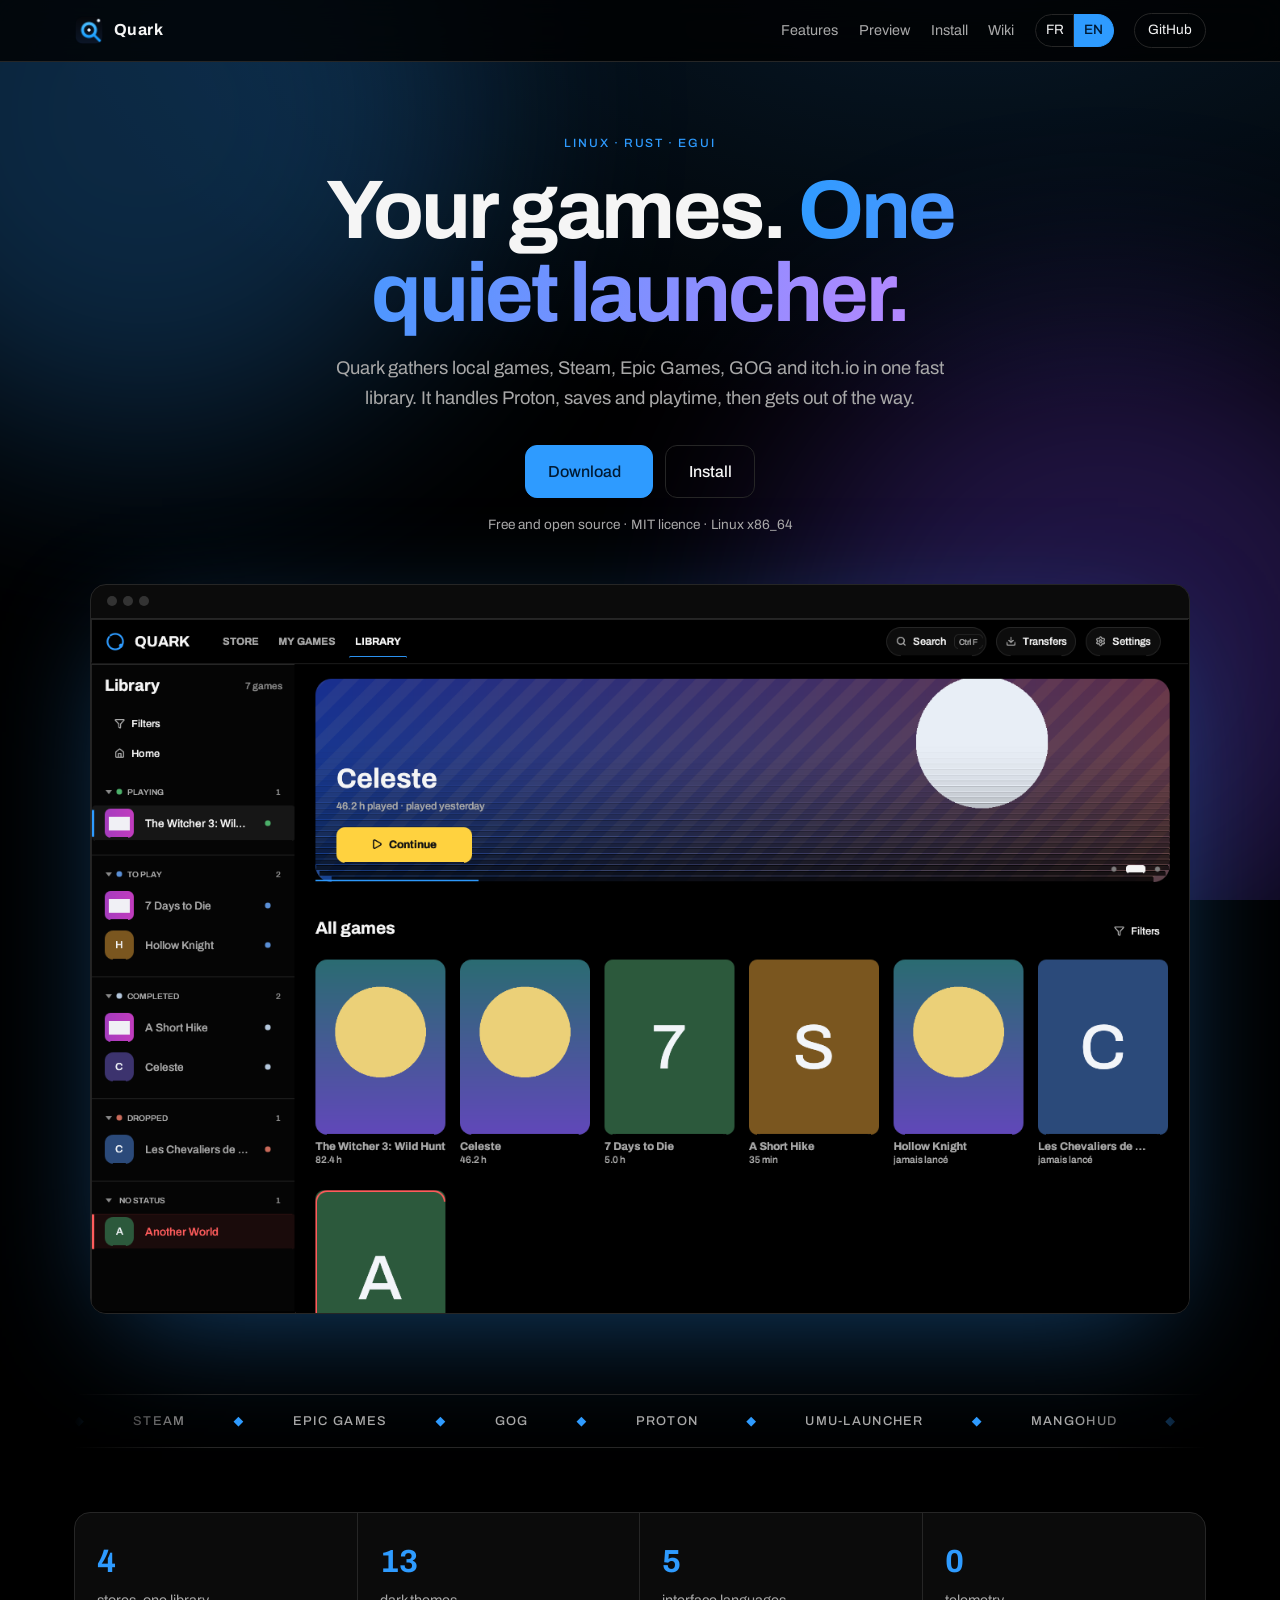
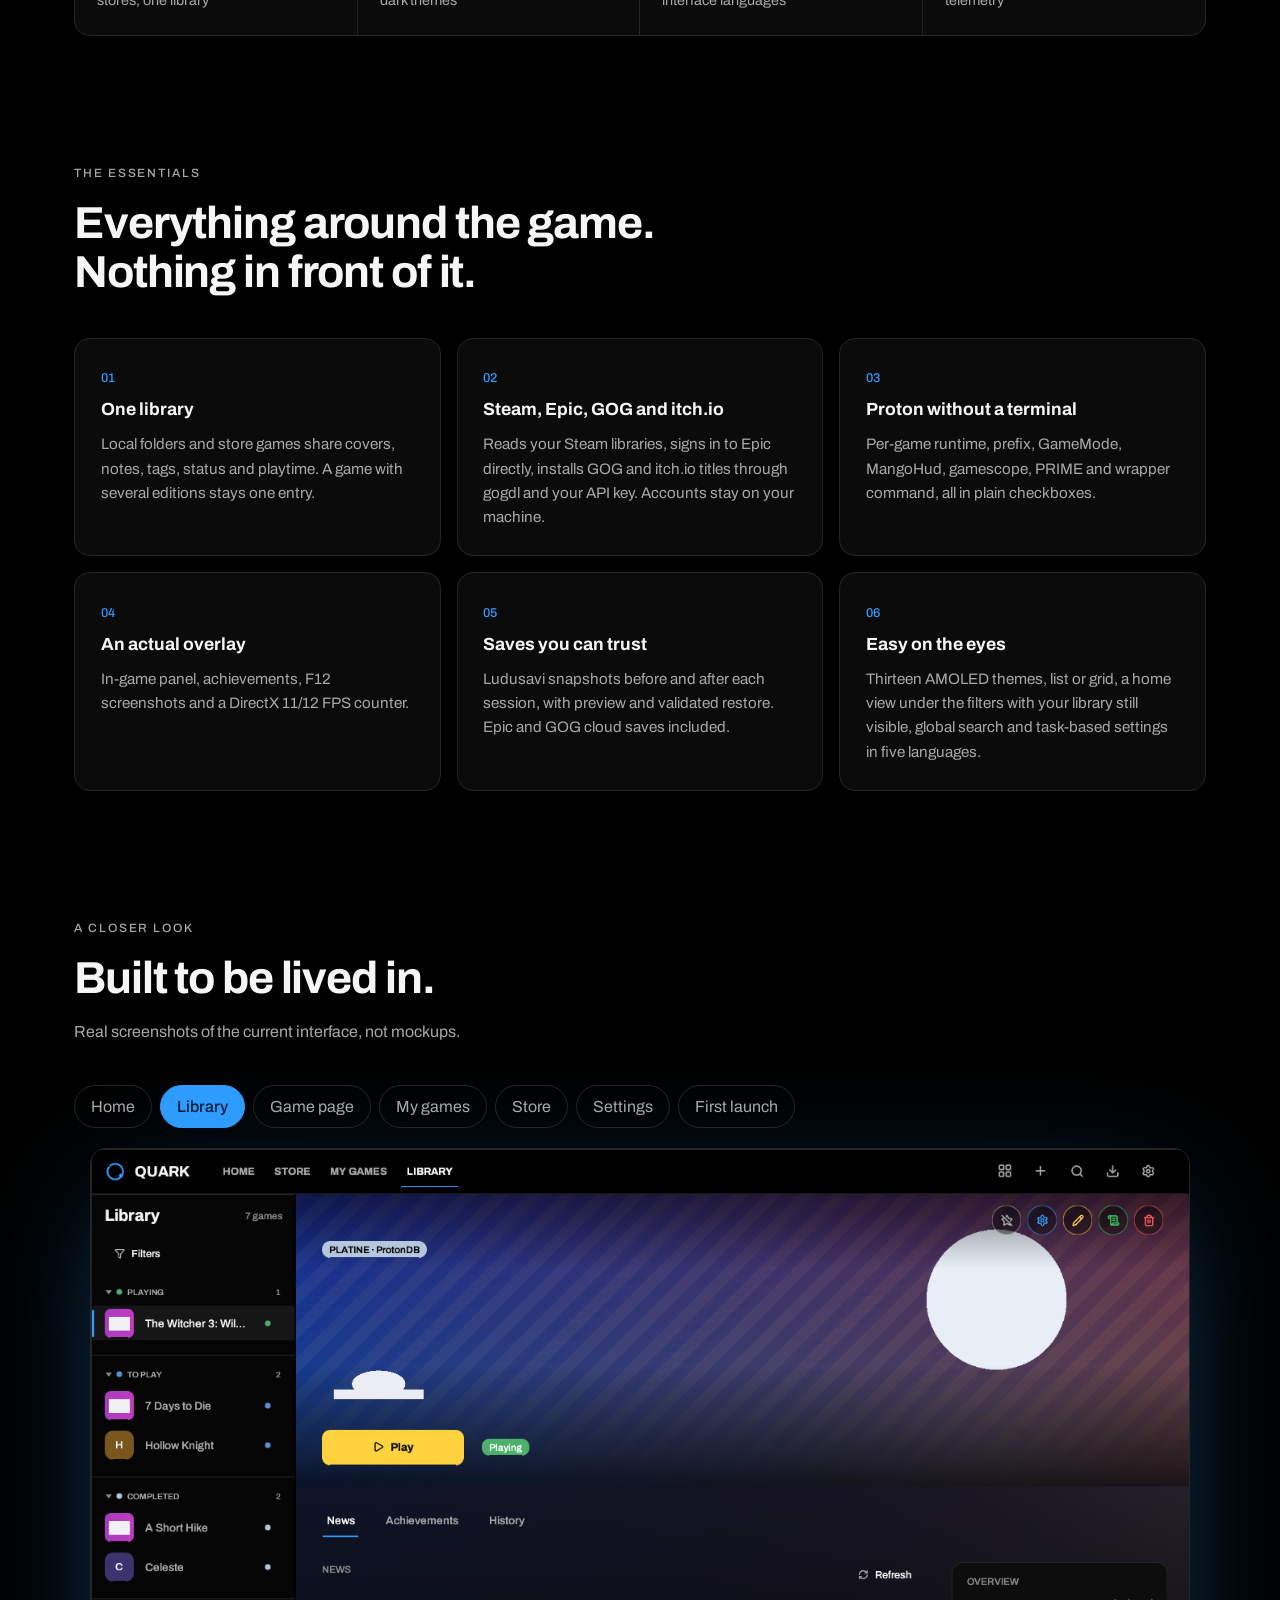
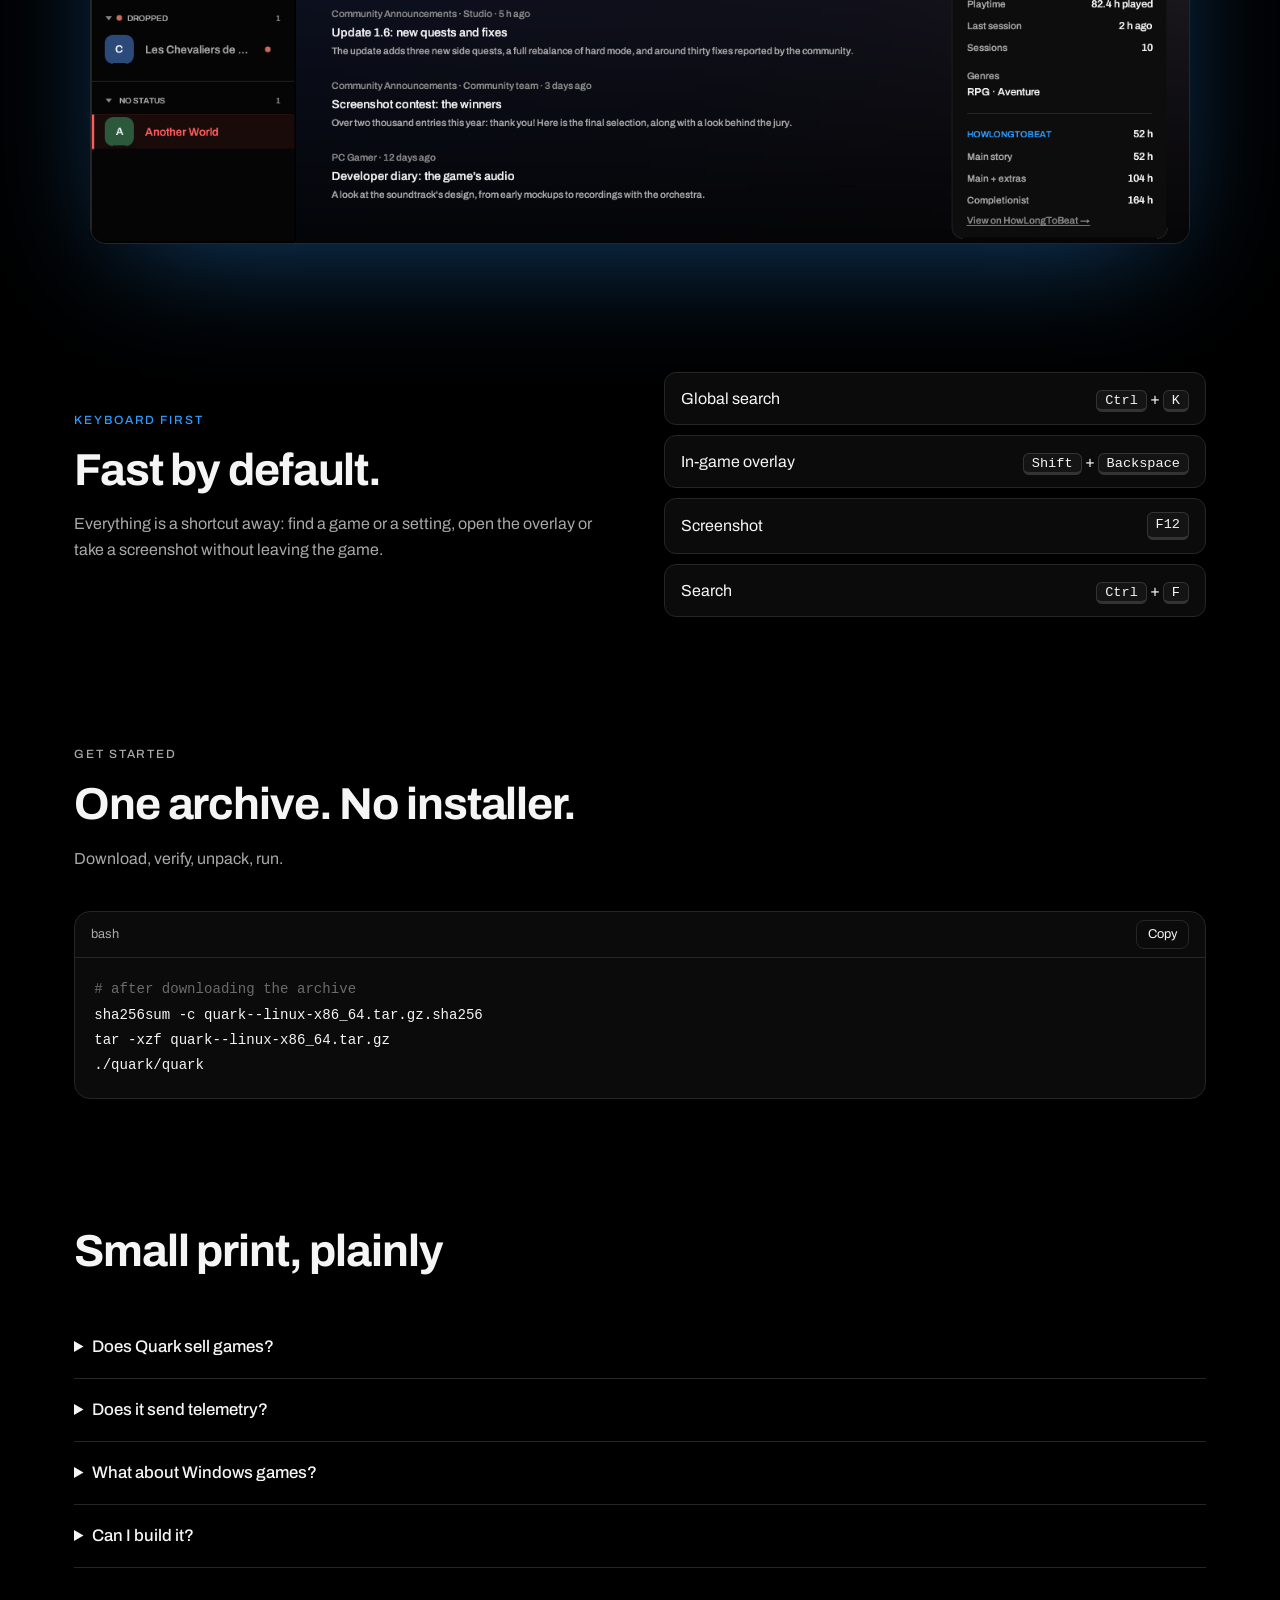
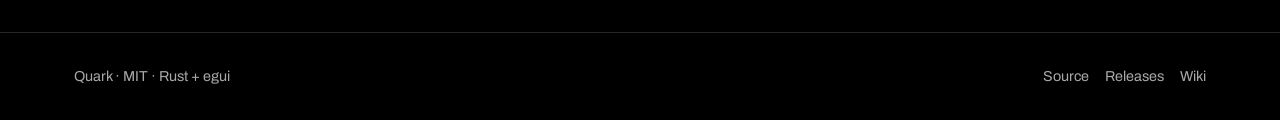
==== commit 0a87f8b4: "Corrige les packs GOG et intègre l'accueil à la bibliothèque Les fiches « pack » sans builds de cont" ====
--- a/site/index.html
+++ b/site/index.html
@@ -189,7 +189,7 @@
 c3t:"Proton sans terminal",c3:"Runtime, préfixe, GameMode, MangoHud, gamescope, PRIME et commande wrapper par jeu, en simples cases à cocher.",
 c4t:"Un vrai overlay",c4:"Panneau en jeu, succès, capture F12 et compteur FPS DirectX 11/12.",
 c5t:"Sauvegardes fiables",c5:"Instantanés Ludusavi avant et après chaque session, avec aperçu et restauration validée. Cloud Epic et GOG inclus.",
-c6t:"Fait pour vos yeux",c6:"Treize thèmes AMOLED, liste ou grille, carrousel d’accueil, recherche globale et réglages par tâche en cinq langues.",
+c6t:"Fait pour vos yeux",c6:"Treize thèmes AMOLED, liste ou grille, accueil sous les filtres avec la bibliothèque visible, recherche globale et réglages par tâche en cinq langues.",
 e2:"Un aperçu",t2:"Conçu pour qu’on y vive.",n2:"Captures réelles de l’interface actuelle, pas des maquettes.",
 tab:{home:"Accueil",library:"Bibliothèque",game:"Fiche de jeu",store:"Boutique","my-games":"Mes jeux",settings:"Réglages",onboarding:"Premier lancement"},
 e3:"Clavier d’abord",t3:"Rapide par défaut.",n3:"Tout est à un raccourci : cherchez un jeu ou un réglage, ouvrez l’overlay ou prenez une capture sans quitter le jeu.",
@@ -210,7 +210,7 @@
 c3t:"Proton without a terminal",c3:"Per-game runtime, prefix, GameMode, MangoHud, gamescope, PRIME and wrapper command, all in plain checkboxes.",
 c4t:"An actual overlay",c4:"In-game panel, achievements, F12 screenshots and a DirectX 11/12 FPS counter.",
 c5t:"Saves you can trust",c5:"Ludusavi snapshots before and after each session, with preview and validated restore. Epic and GOG cloud saves included.",
-c6t:"Easy on the eyes",c6:"Thirteen AMOLED themes, list or grid, home carousel, global search and task-based settings in five languages.",
+c6t:"Easy on the eyes",c6:"Thirteen AMOLED themes, list or grid, a home view under the filters with your library still visible, global search and task-based settings in five languages.",
 e2:"A closer look",t2:"Built to be lived in.",n2:"Real screenshots of the current interface, not mockups.",
 tab:{home:"Home",library:"Library",game:"Game page",store:"Store","my-games":"My games",settings:"Settings",onboarding:"First launch"},
 e3:"Keyboard first",t3:"Fast by default.",n3:"Everything is a shortcut away: find a game or a setting, open the overlay or take a screenshot without leaving the game.",
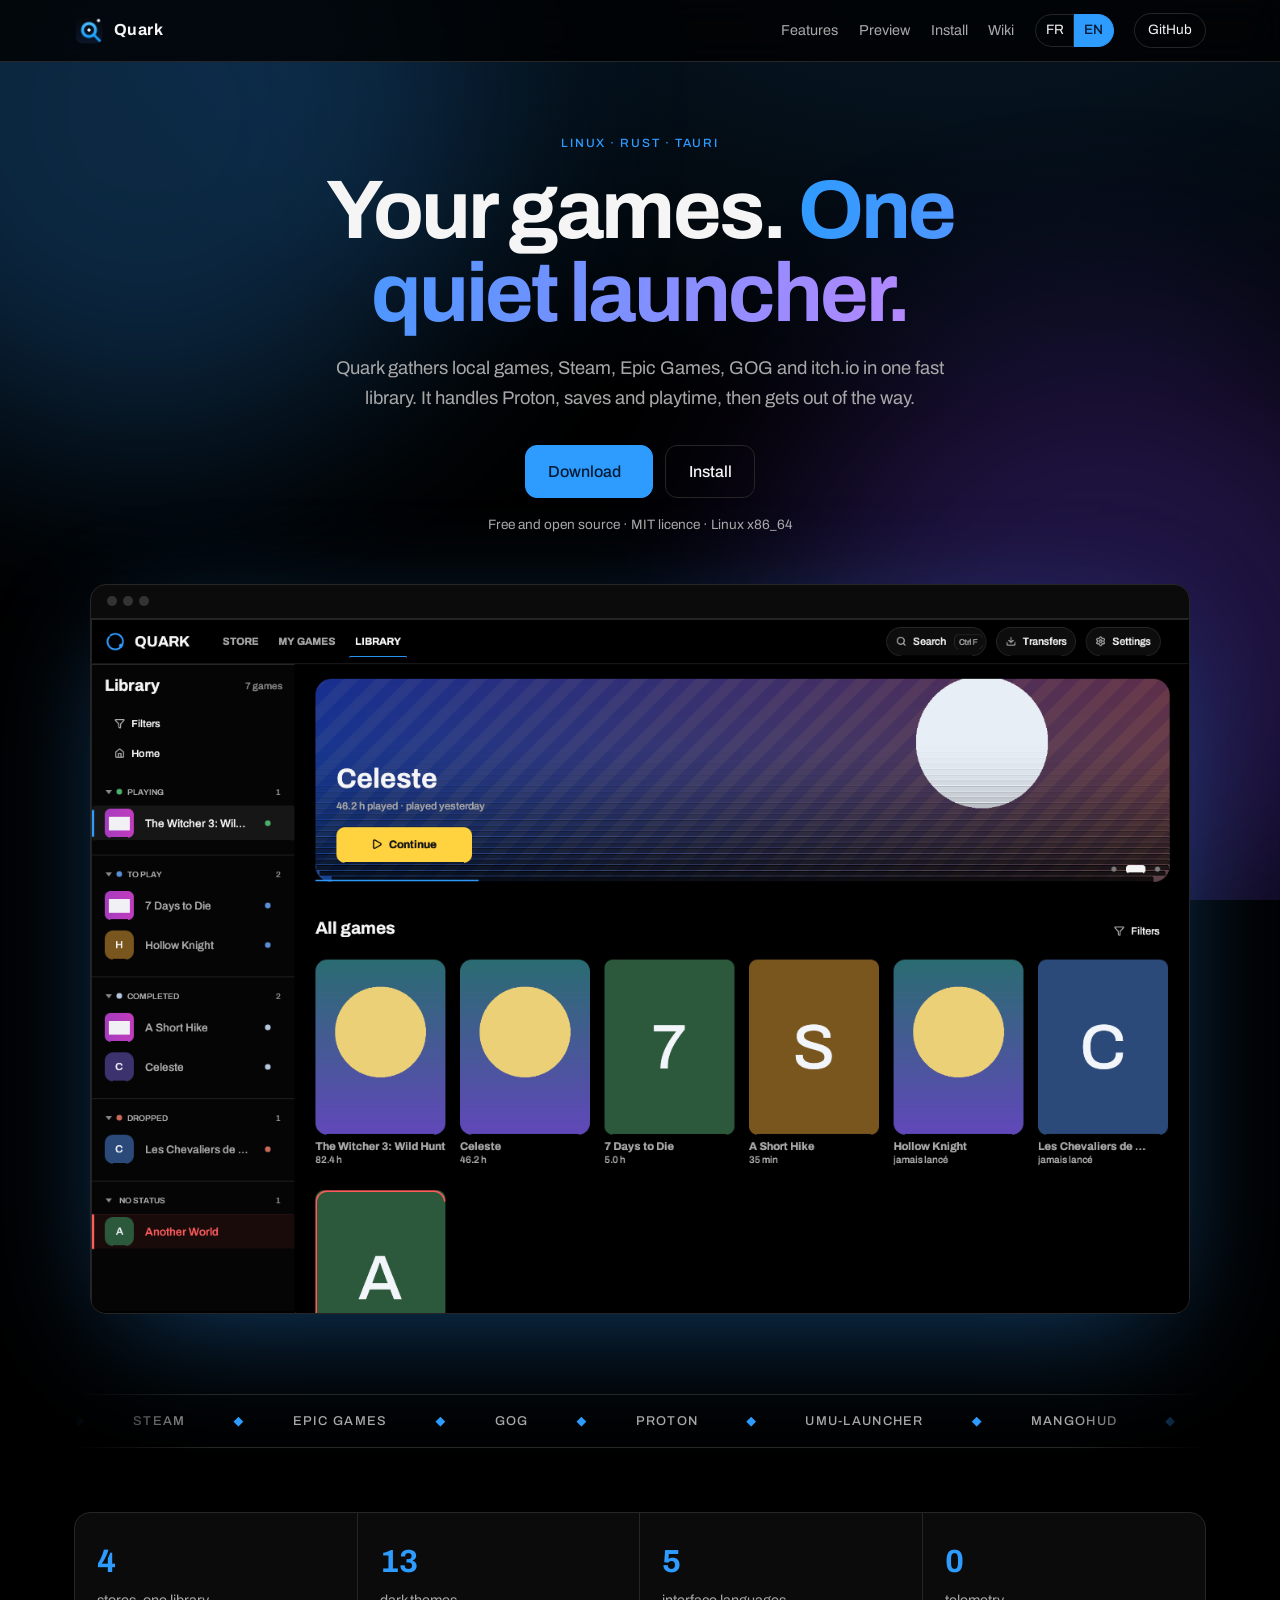
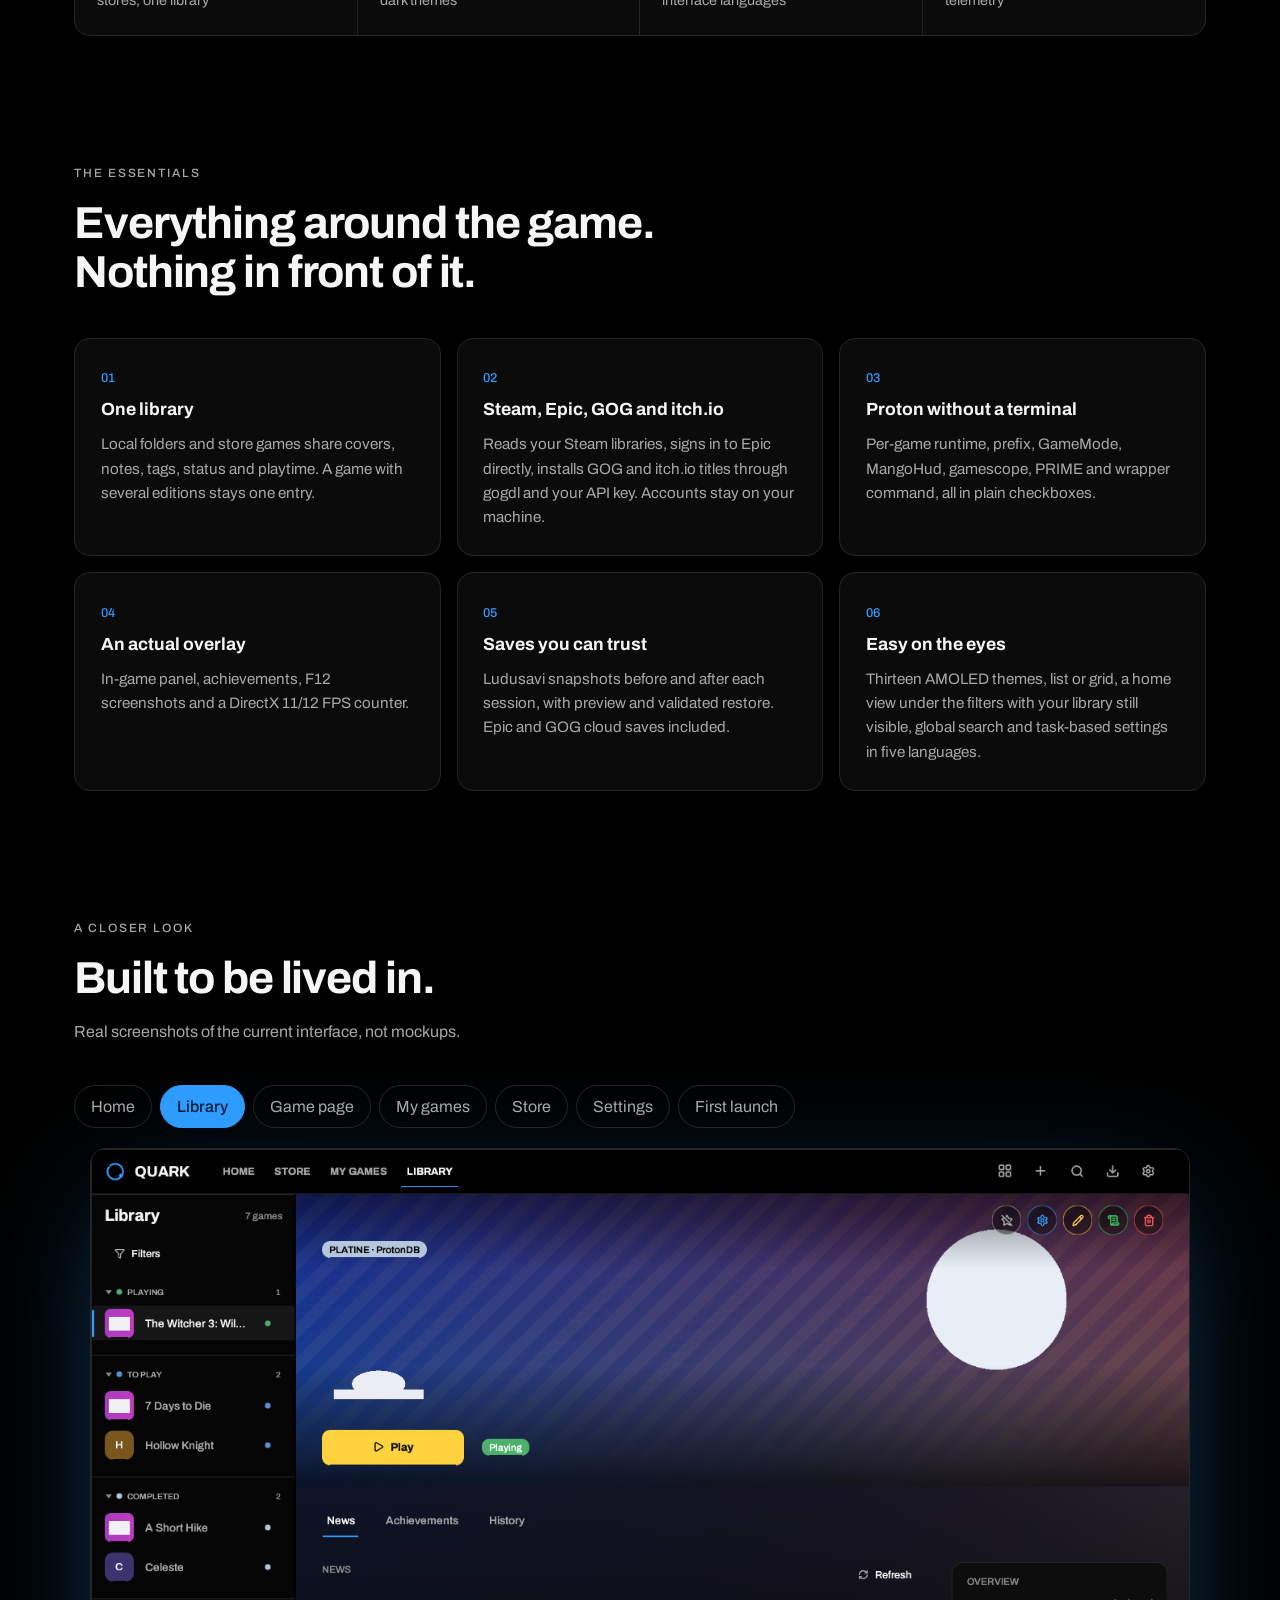
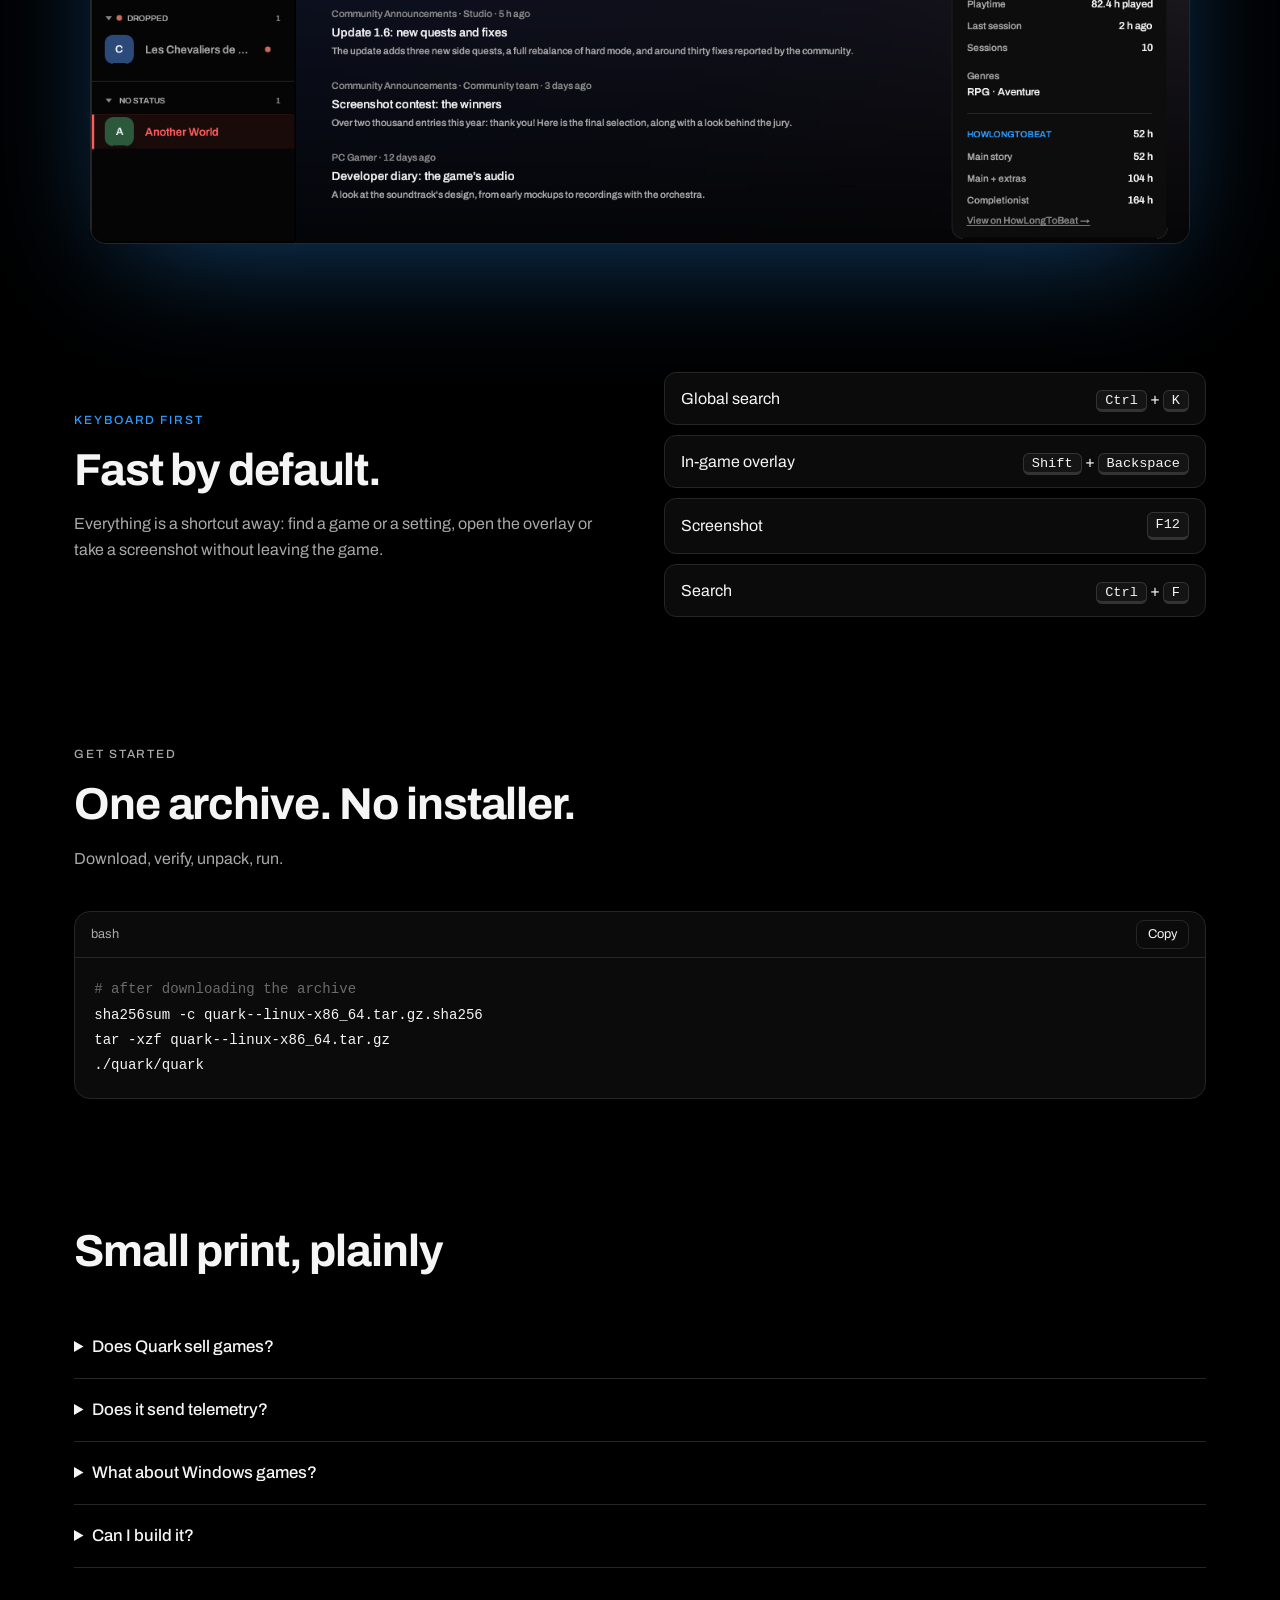
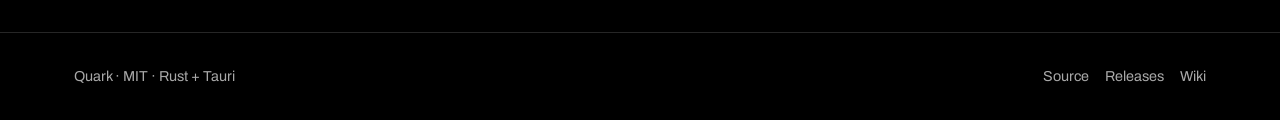
==== commit 53d2ef8e: "Met à jour le site et le wiki pour l'interface Tauri Co-authored-by: openhands <openhands@all-hands." ====
--- a/site/index.html
+++ b/site/index.html
@@ -8,7 +8,7 @@
 <meta name="theme-color" content="#000000">
 <link rel="canonical" href="https://matheotaku4.github.io/Quark/">
 <meta property="og:title" content="Quark — A quiet game launcher for Linux">
-<meta property="og:description" content="One library for your local, Steam, Epic, GOG and itch.io games. Rust + egui.">
+<meta property="og:description" content="One library for your local, Steam, Epic, GOG and itch.io games. Rust + Tauri.">
 <meta property="og:type" content="website">
 <meta property="og:image" content="https://matheotaku4.github.io/Quark/assets/home-en.png">
 <meta name="twitter:card" content="summary_large_image">
@@ -116,7 +116,7 @@
 <main id="main"><div id="top"></div>
 <div class="wrap">
   <div class="hero">
-    <p class="eyebrow">Linux · Rust · egui</p>
+    <p class="eyebrow">Linux · Rust · Tauri</p>
     <h1 data-i="h1"></h1>
     <p class="lead" data-i="lead"></p>
     <div class="cta">
@@ -174,7 +174,7 @@
   </section>
 </div></main>
 
-<footer><div class="wrap"><span>Quark · MIT · Rust + egui</span>
+<footer><div class="wrap"><span>Quark · MIT · Rust + Tauri</span>
   <nav><a href="https://github.com/Matheotaku4/Quark">Source</a><a href="https://github.com/Matheotaku4/Quark/releases">Releases</a><a href="https://github.com/Matheotaku4/Quark/wiki">Wiki</a></nav></div></footer>
 
 <script>
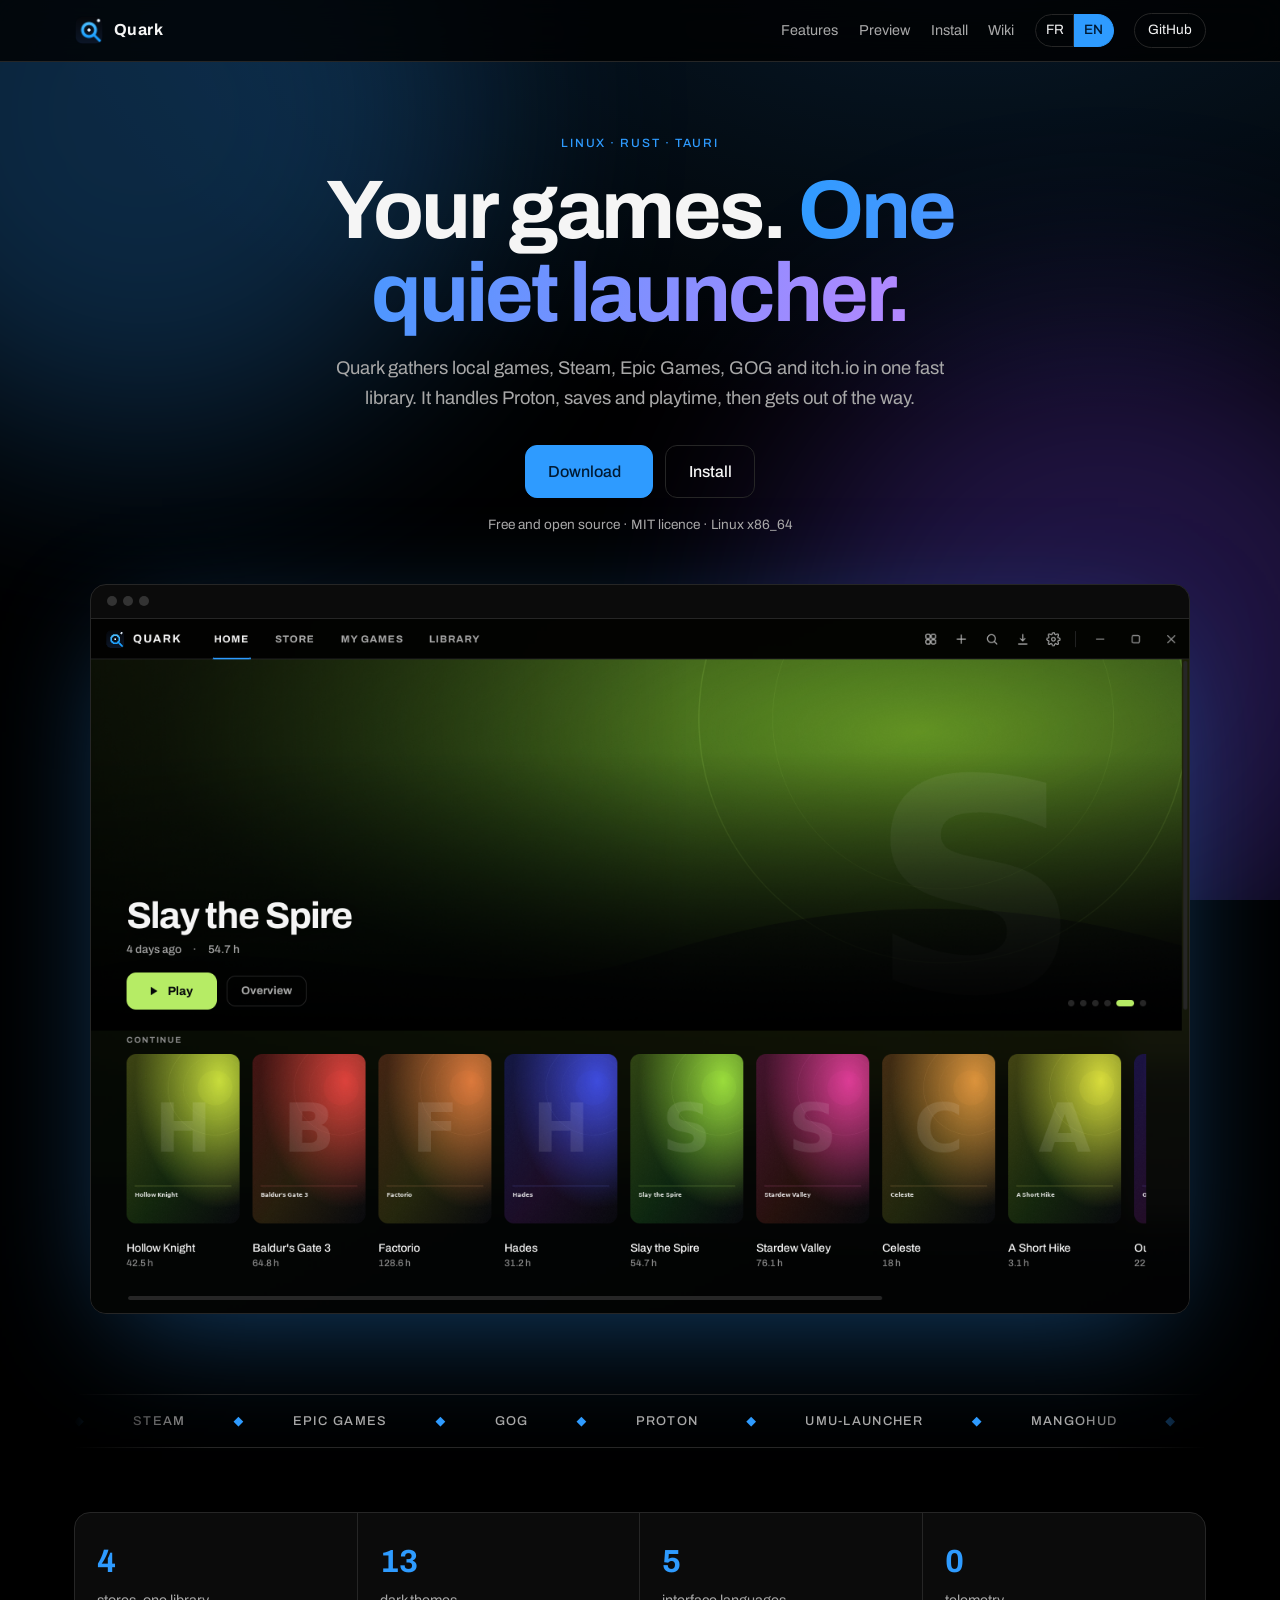
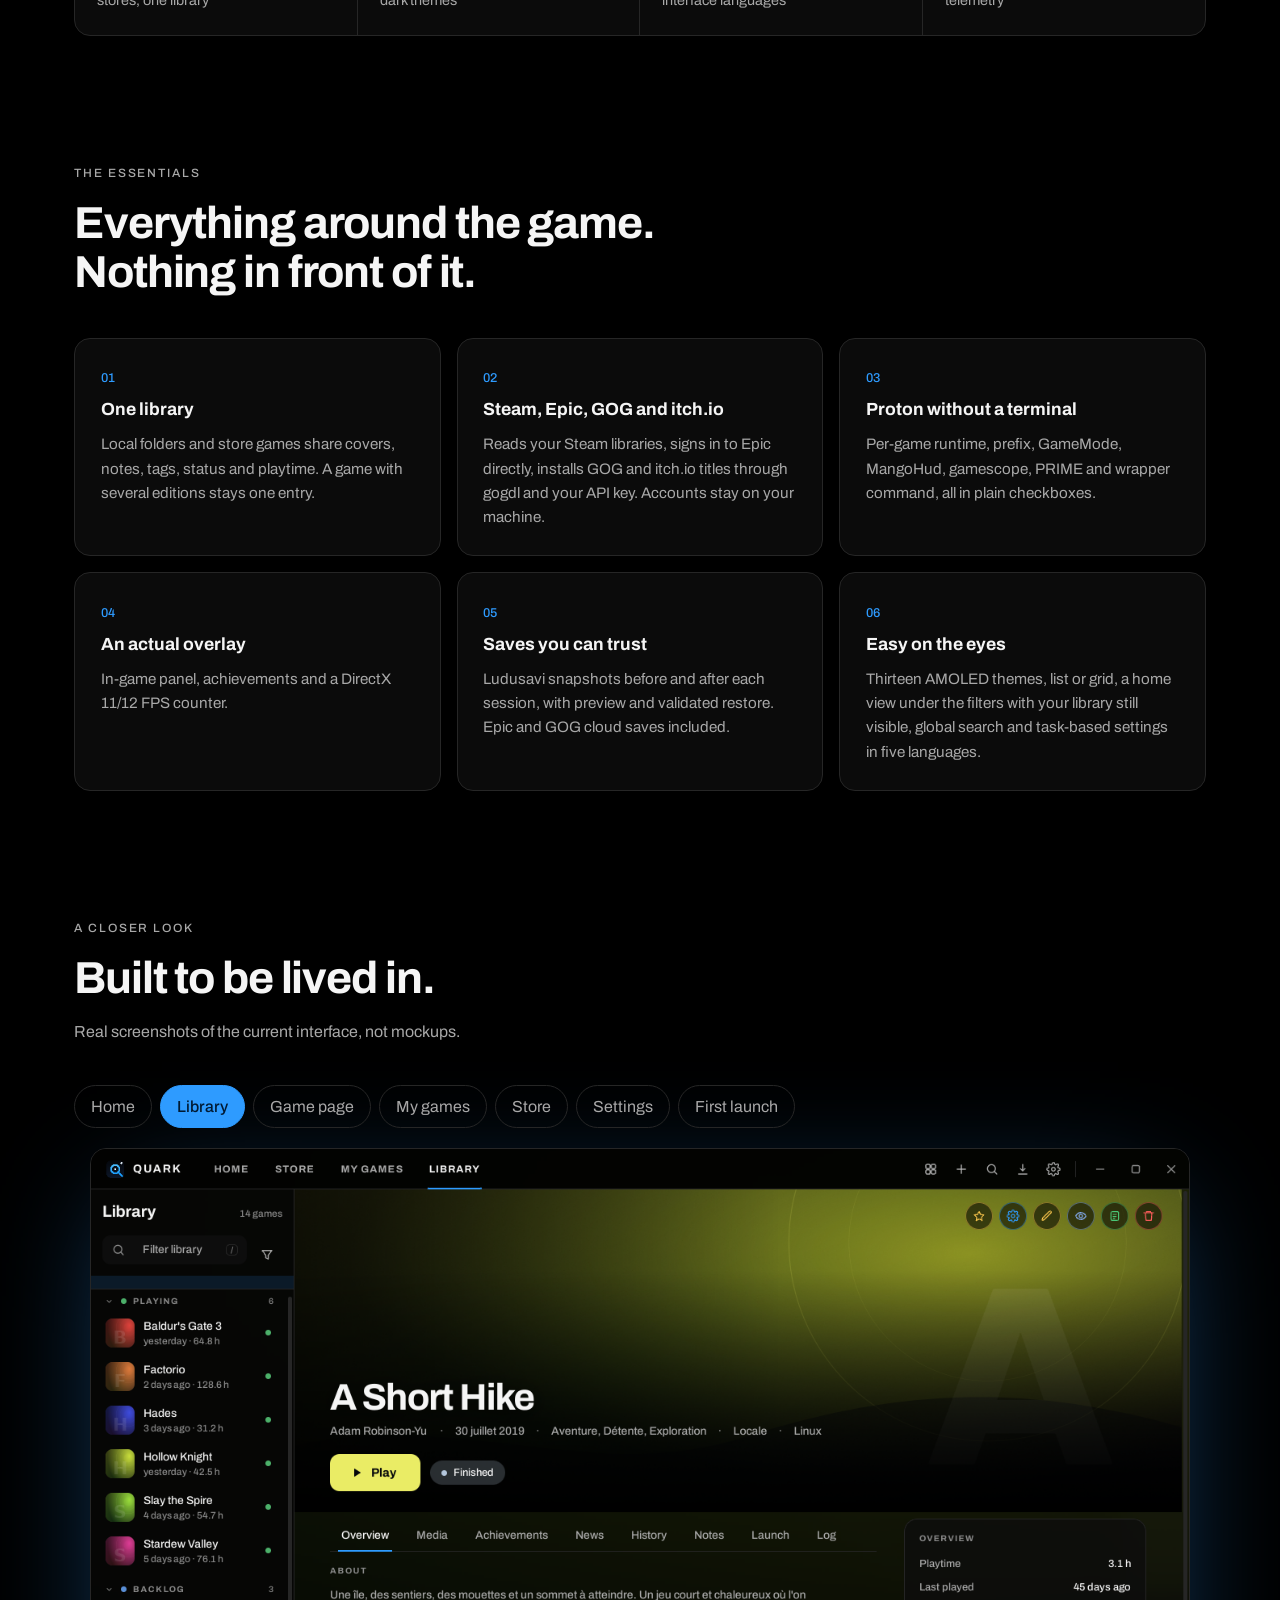
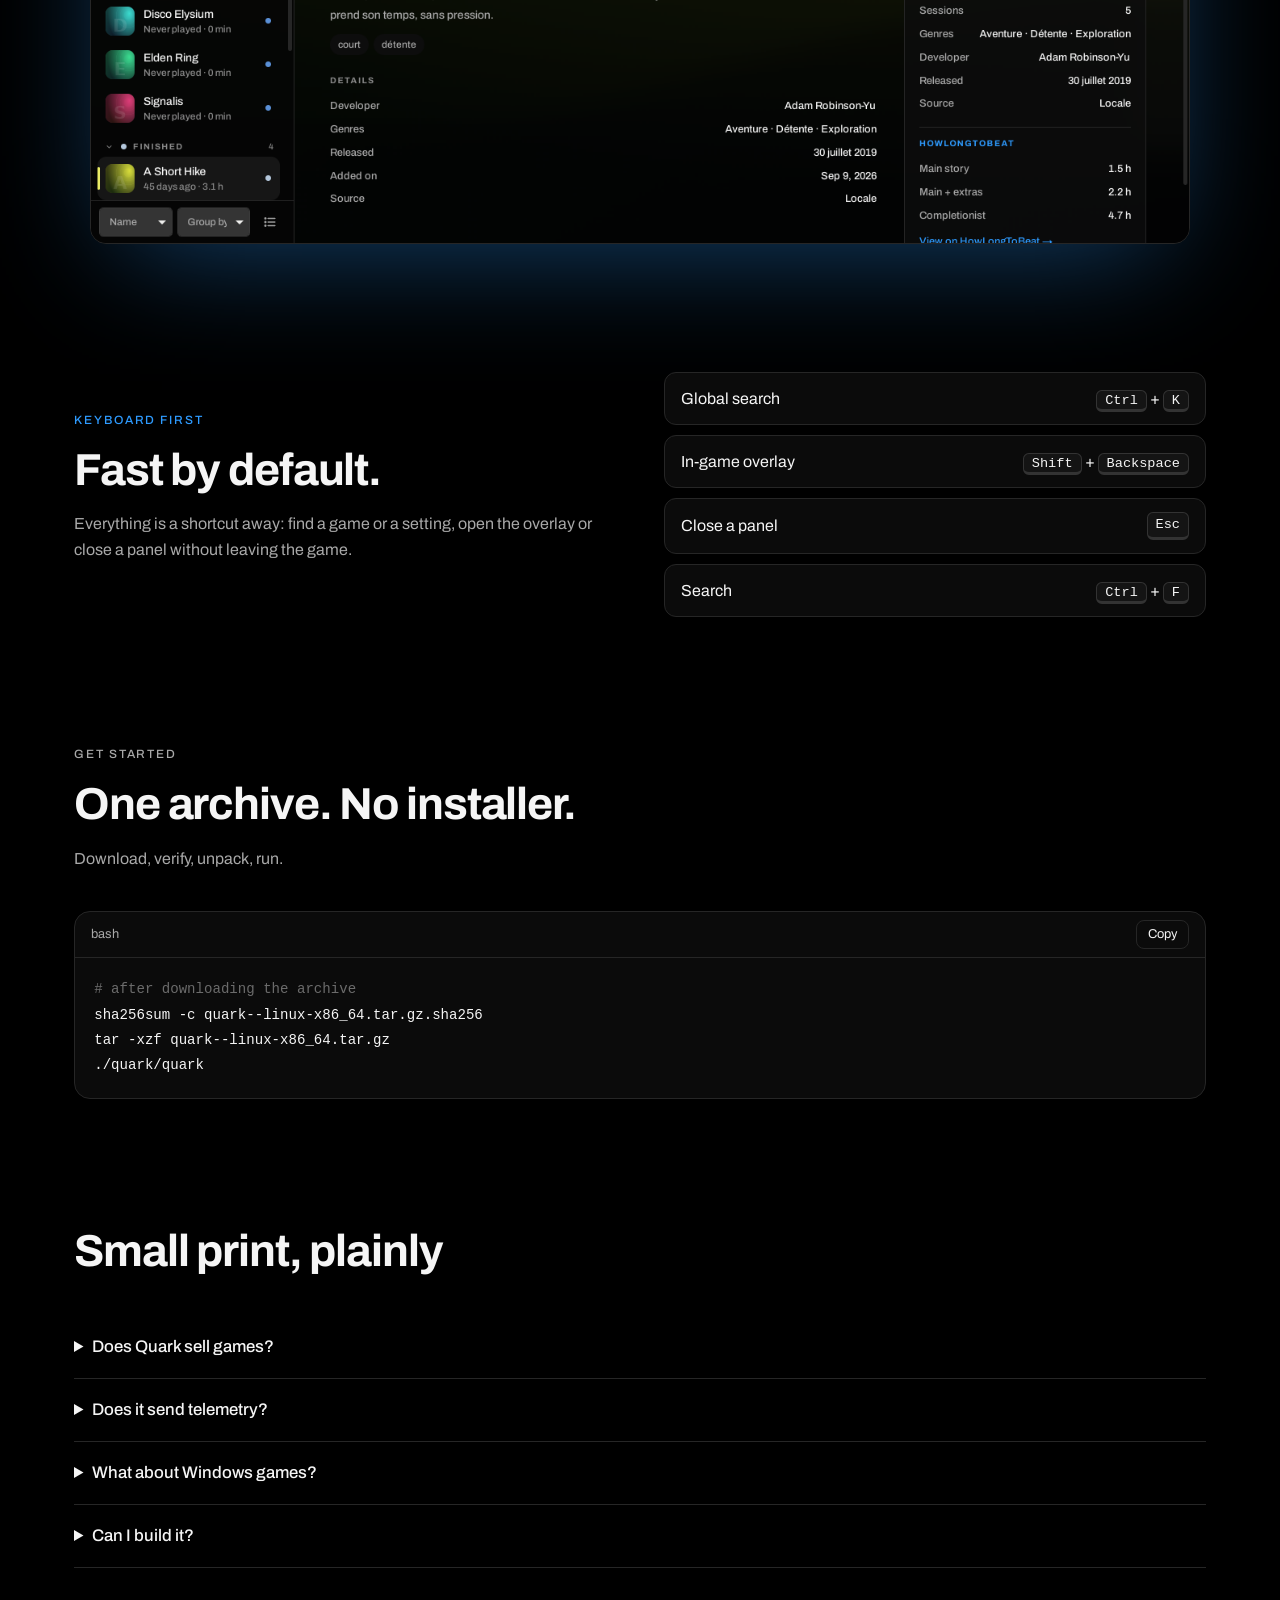
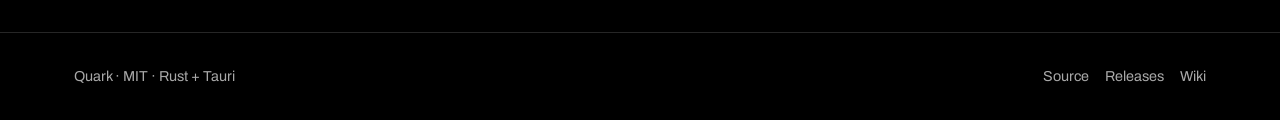
==== commit 1f0b4d85: "Finalise l’interface Tauri moderne - bibliothèque à deux colonnes style Steam, fiche de jeu à droite" ====
--- a/site/index.html
+++ b/site/index.html
@@ -156,7 +156,7 @@
     <div class="keys rv" aria-label="Raccourcis / Shortcuts">
       <div><span data-i="k1"></span><span><kbd>Ctrl</kbd> + <kbd>K</kbd></span></div>
       <div><span data-i="k2"></span><span><kbd>Shift</kbd> + <kbd>Backspace</kbd></span></div>
-      <div><span data-i="k3"></span><kbd>F12</kbd></div>
+      <div><span data-i="k3"></span><kbd>Esc</kbd></div>
       <div><span data-i="k4"></span><span><kbd>Ctrl</kbd> + <kbd>F</kbd></span></div>
     </div>
   </section>
@@ -187,13 +187,13 @@
 c1t:"Une seule bibliothèque",c1:"Dossiers locaux et jeux de boutiques partagent jaquettes, notes, tags, statut et temps de jeu. Un jeu en plusieurs éditions reste une seule entrée.",
 c2t:"Steam, Epic, GOG et itch.io",c2:"Lecture de vos bibliothèques Steam, connexion directe à Epic, installation GOG via gogdl et itch.io avec votre clé API. Vos comptes restent sur votre machine.",
 c3t:"Proton sans terminal",c3:"Runtime, préfixe, GameMode, MangoHud, gamescope, PRIME et commande wrapper par jeu, en simples cases à cocher.",
-c4t:"Un vrai overlay",c4:"Panneau en jeu, succès, capture F12 et compteur FPS DirectX 11/12.",
+c4t:"Un vrai overlay",c4:"Panneau en jeu, succès et compteur FPS DirectX 11/12.",
 c5t:"Sauvegardes fiables",c5:"Instantanés Ludusavi avant et après chaque session, avec aperçu et restauration validée. Cloud Epic et GOG inclus.",
 c6t:"Fait pour vos yeux",c6:"Treize thèmes AMOLED, liste ou grille, accueil sous les filtres avec la bibliothèque visible, recherche globale et réglages par tâche en cinq langues.",
 e2:"Un aperçu",t2:"Conçu pour qu’on y vive.",n2:"Captures réelles de l’interface actuelle, pas des maquettes.",
 tab:{home:"Accueil",library:"Bibliothèque",game:"Fiche de jeu",store:"Boutique","my-games":"Mes jeux",settings:"Réglages",onboarding:"Premier lancement"},
-e3:"Clavier d’abord",t3:"Rapide par défaut.",n3:"Tout est à un raccourci : cherchez un jeu ou un réglage, ouvrez l’overlay ou prenez une capture sans quitter le jeu.",
-k1:"Recherche globale",k2:"Overlay en jeu",k3:"Capture d’écran",k4:"Rechercher",
+e3:"Clavier d’abord",t3:"Rapide par défaut.",n3:"Tout est à un raccourci : cherchez un jeu ou un réglage, ouvrez l’overlay ou fermez un panneau sans quitter le jeu.",
+k1:"Recherche globale",k2:"Overlay en jeu",k3:"Fermer un panneau",k4:"Rechercher",
 e4:"Démarrer",t4:"Une archive. Pas d’installeur.",n4:"Téléchargez, vérifiez, décompressez, lancez.",copy:"Copier",copied:"Copié ✓",
 t5:"Les petites lignes",
 q1:"Quark vend-il des jeux ?",a1:"Non. Il ouvre les pages des boutiques dans votre navigateur et n’achète jamais rien.",
@@ -208,13 +208,13 @@
 c1t:"One library",c1:"Local folders and store games share covers, notes, tags, status and playtime. A game with several editions stays one entry.",
 c2t:"Steam, Epic, GOG and itch.io",c2:"Reads your Steam libraries, signs in to Epic directly, installs GOG and itch.io titles through gogdl and your API key. Accounts stay on your machine.",
 c3t:"Proton without a terminal",c3:"Per-game runtime, prefix, GameMode, MangoHud, gamescope, PRIME and wrapper command, all in plain checkboxes.",
-c4t:"An actual overlay",c4:"In-game panel, achievements, F12 screenshots and a DirectX 11/12 FPS counter.",
+c4t:"An actual overlay",c4:"In-game panel, achievements and a DirectX 11/12 FPS counter.",
 c5t:"Saves you can trust",c5:"Ludusavi snapshots before and after each session, with preview and validated restore. Epic and GOG cloud saves included.",
 c6t:"Easy on the eyes",c6:"Thirteen AMOLED themes, list or grid, a home view under the filters with your library still visible, global search and task-based settings in five languages.",
 e2:"A closer look",t2:"Built to be lived in.",n2:"Real screenshots of the current interface, not mockups.",
 tab:{home:"Home",library:"Library",game:"Game page",store:"Store","my-games":"My games",settings:"Settings",onboarding:"First launch"},
-e3:"Keyboard first",t3:"Fast by default.",n3:"Everything is a shortcut away: find a game or a setting, open the overlay or take a screenshot without leaving the game.",
-k1:"Global search",k2:"In-game overlay",k3:"Screenshot",k4:"Search",
+e3:"Keyboard first",t3:"Fast by default.",n3:"Everything is a shortcut away: find a game or a setting, open the overlay or close a panel without leaving the game.",
+k1:"Global search",k2:"In-game overlay",k3:"Close a panel",k4:"Search",
 e4:"Get started",t4:"One archive. No installer.",n4:"Download, verify, unpack, run.",copy:"Copy",copied:"Copied ✓",
 t5:"Small print, plainly",
 q1:"Does Quark sell games?",a1:"No. It opens store pages in your browser and never buys anything.",
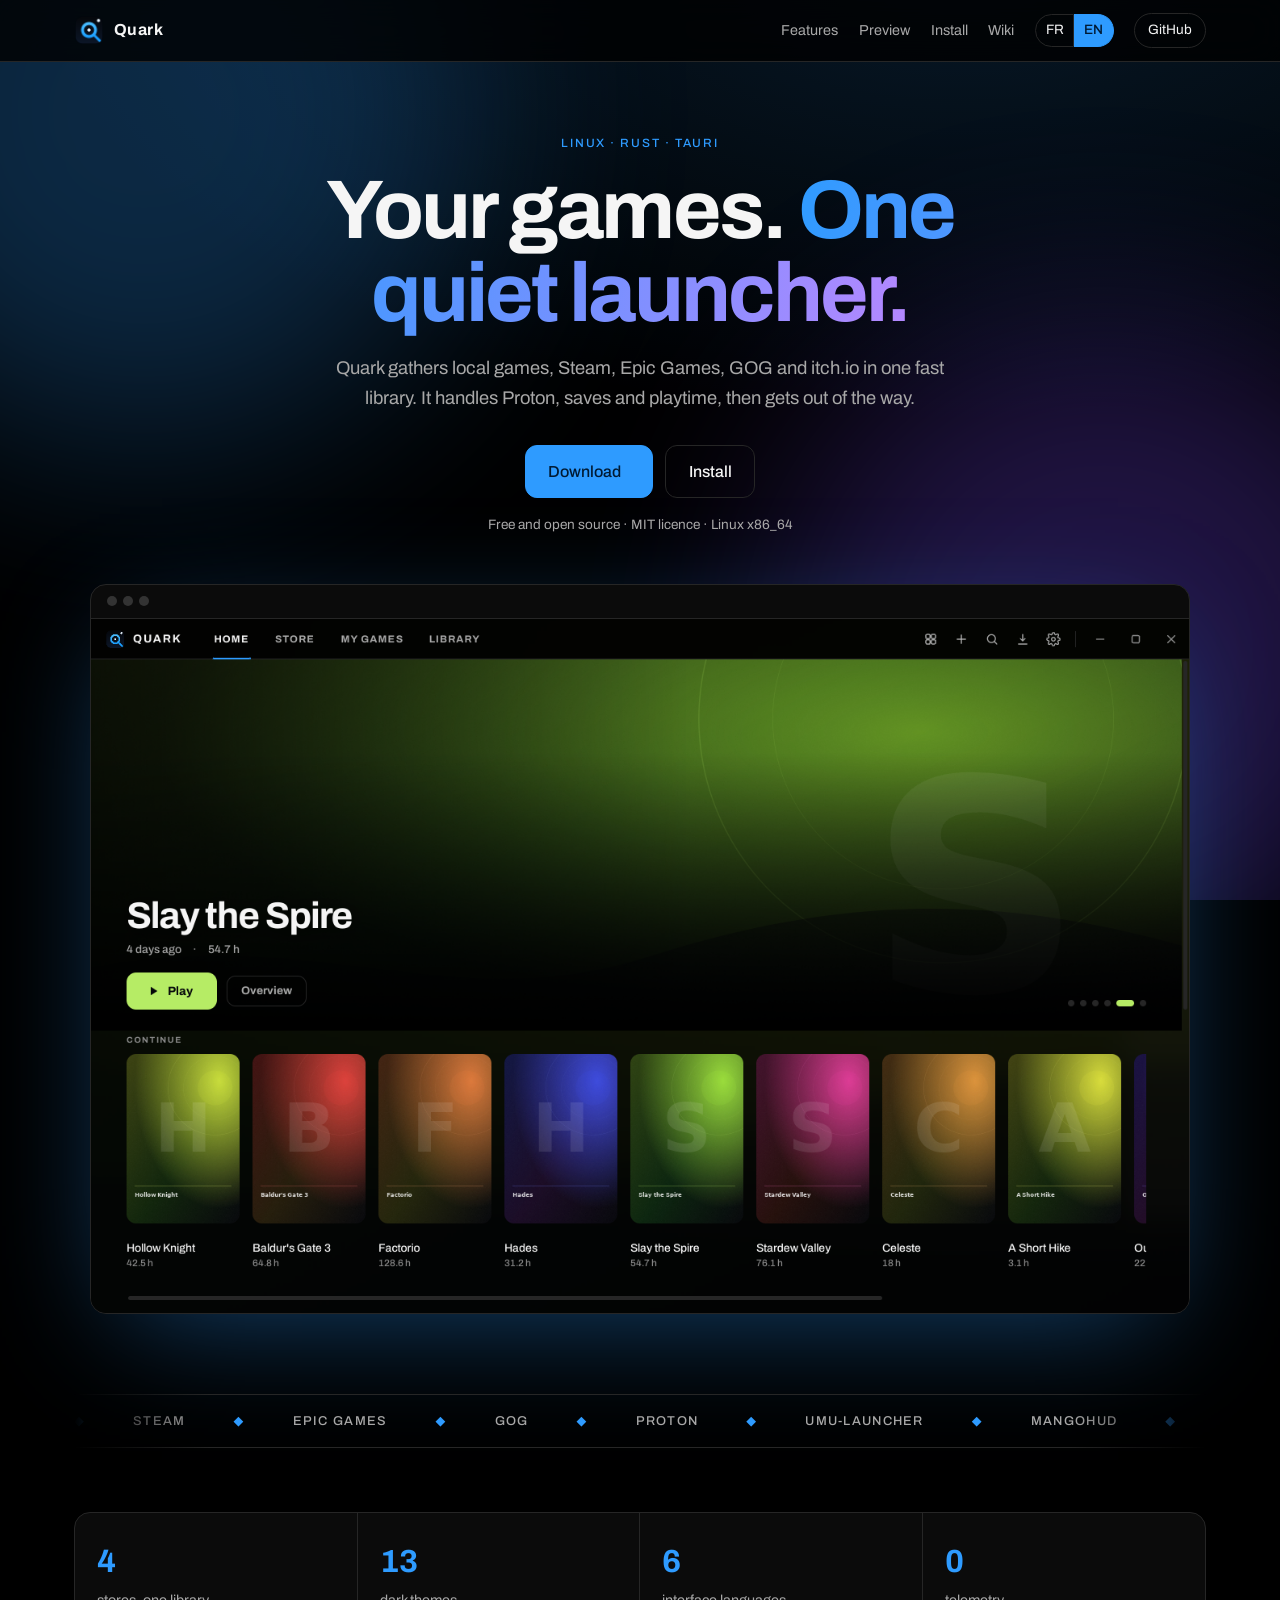
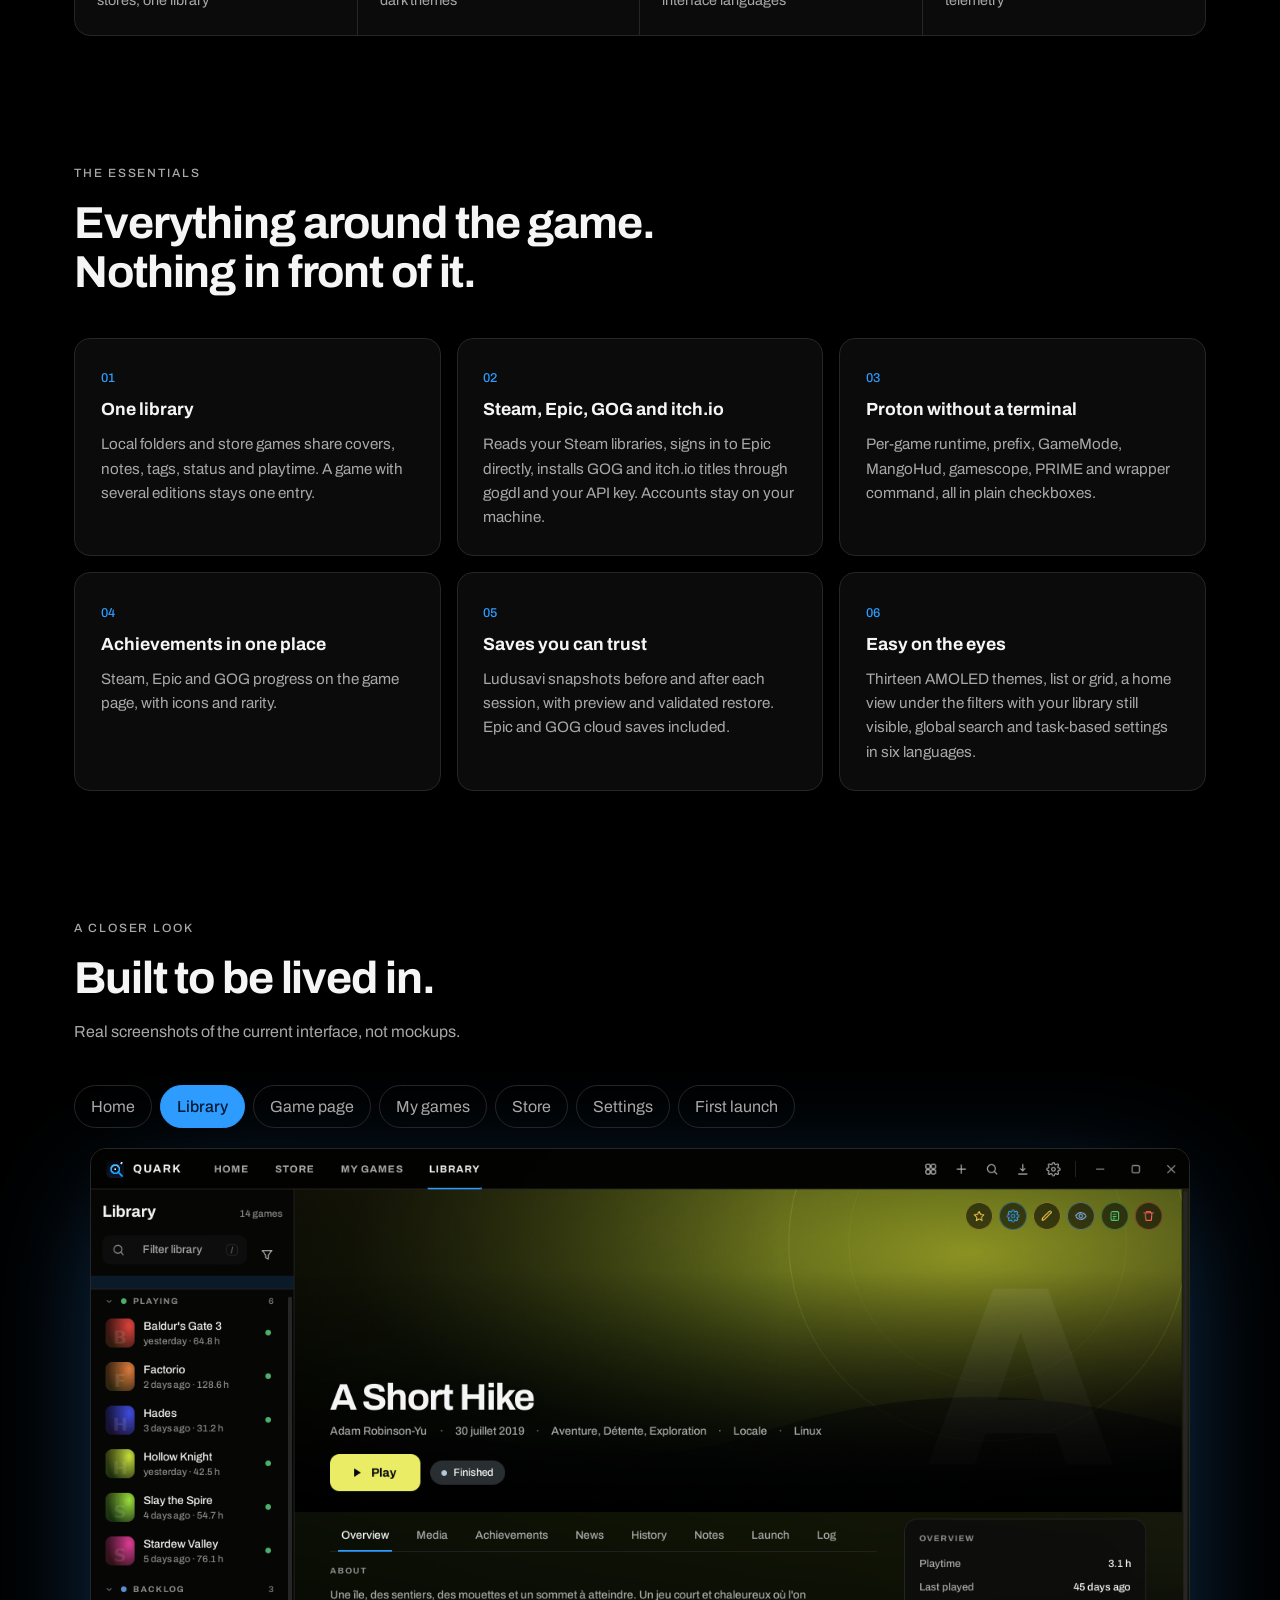
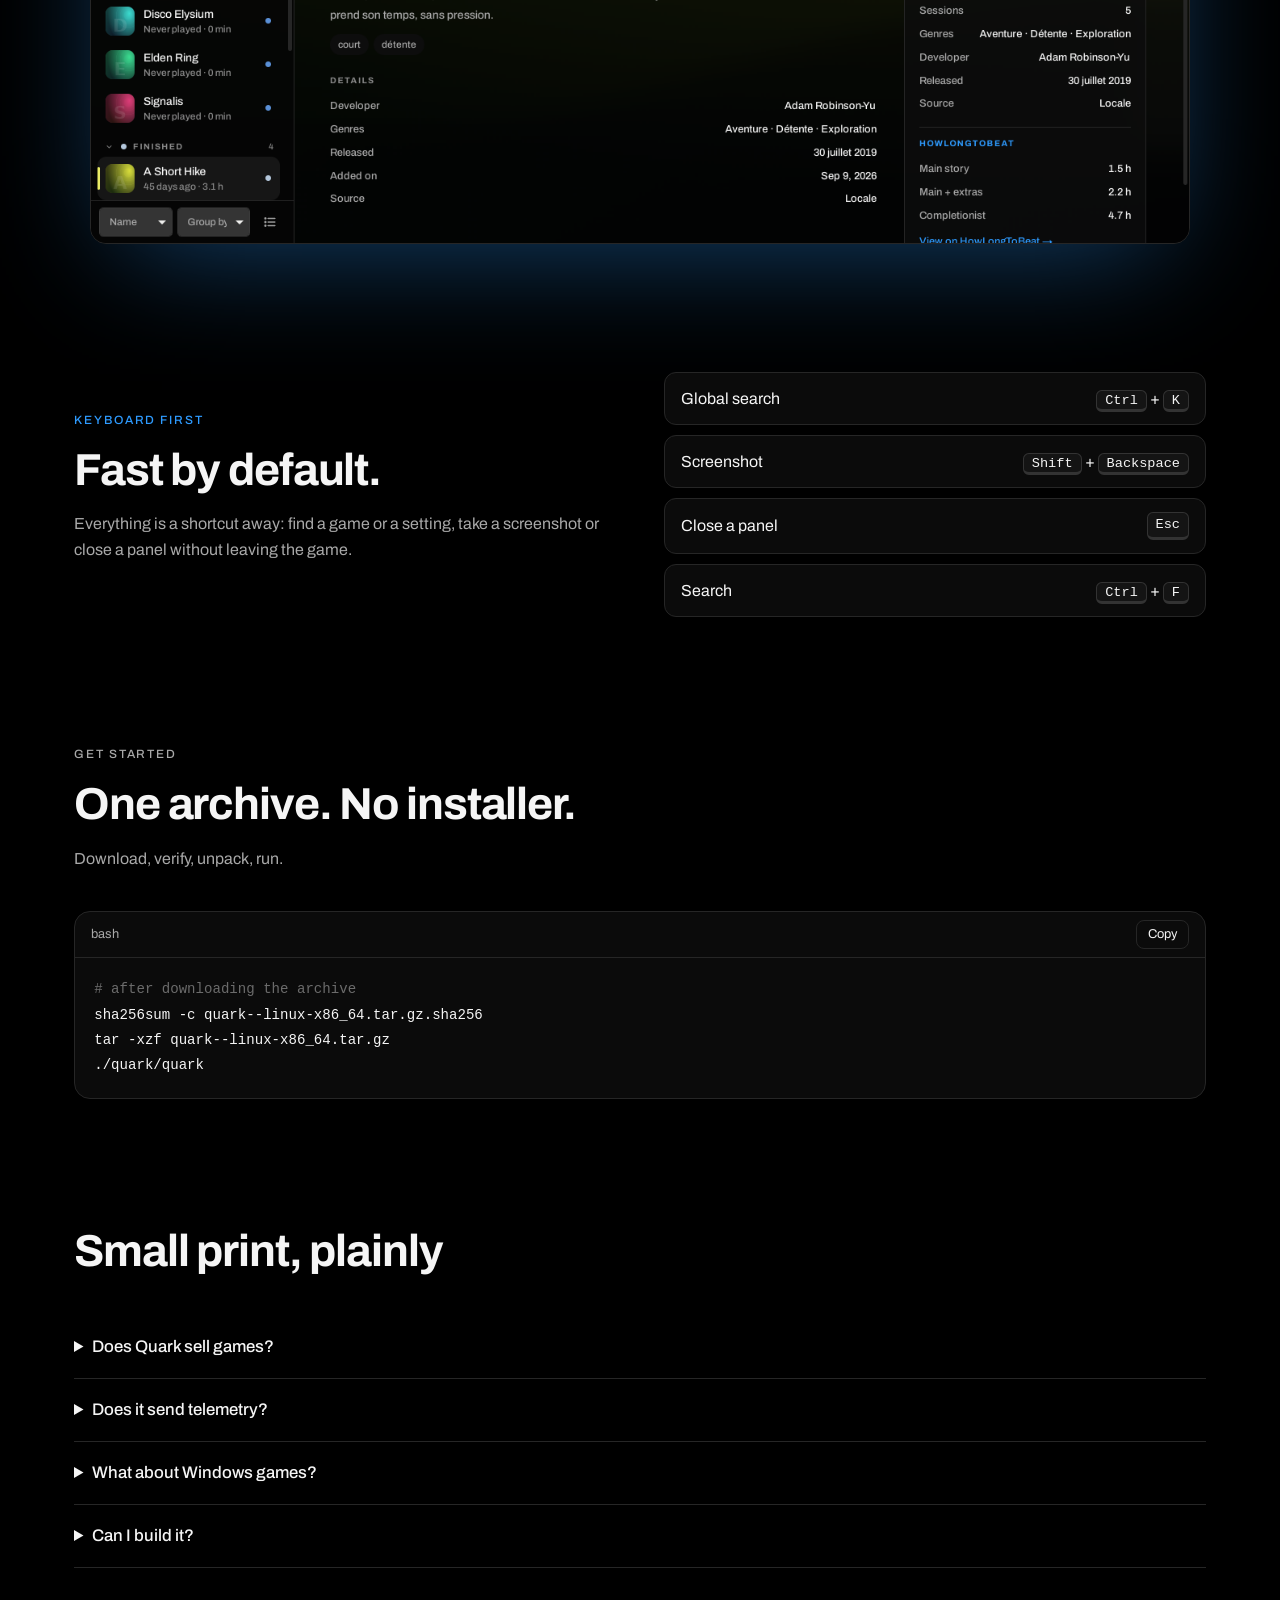
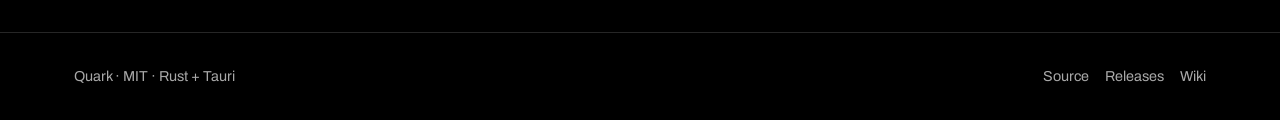
==== commit 6b78ae49: "release: Quark 2.0.1 interface and runtime polish - Fix trailer fullscreen black screen with in-app " ====
--- a/site/index.html
+++ b/site/index.html
@@ -4,7 +4,7 @@
 <meta charset="utf-8">
 <meta name="viewport" content="width=device-width, initial-scale=1">
 <title>Quark — A quiet game launcher for Linux</title>
-<meta name="description" content="Quark gathers local games, Steam, Epic Games, GOG and itch.io in one library, with Proton, save snapshots and an in-game overlay. Free, open source, written in Rust.">
+<meta name="description" content="Quark gathers local games, Steam, Epic Games, GOG and itch.io in one library, with Proton, save snapshots and achievements. Free, open source, written in Rust.">
 <meta name="theme-color" content="#000000">
 <link rel="canonical" href="https://matheotaku4.github.io/Quark/">
 <meta property="og:title" content="Quark — A quiet game launcher for Linux">
@@ -131,7 +131,7 @@
   <div class="marquee" aria-hidden="true"><div id="mq"></div></div>
   <div class="facts rv">
     <div><b>4</b><span data-i="f1"></span></div><div><b>13</b><span data-i="f2"></span></div>
-    <div><b>5</b><span data-i="f3"></span></div><div><b>0</b><span data-i="f4"></span></div>
+    <div><b>6</b><span data-i="f3"></span></div><div><b>0</b><span data-i="f4"></span></div>
   </div>
 
   <section id="features"><div class="head rv"><p class="eyebrow" data-i="e1"></p><h2 data-i="t1"></h2></div>
@@ -187,13 +187,13 @@
 c1t:"Une seule bibliothèque",c1:"Dossiers locaux et jeux de boutiques partagent jaquettes, notes, tags, statut et temps de jeu. Un jeu en plusieurs éditions reste une seule entrée.",
 c2t:"Steam, Epic, GOG et itch.io",c2:"Lecture de vos bibliothèques Steam, connexion directe à Epic, installation GOG via gogdl et itch.io avec votre clé API. Vos comptes restent sur votre machine.",
 c3t:"Proton sans terminal",c3:"Runtime, préfixe, GameMode, MangoHud, gamescope, PRIME et commande wrapper par jeu, en simples cases à cocher.",
-c4t:"Un vrai overlay",c4:"Panneau en jeu, succès et compteur FPS DirectX 11/12.",
+c4t:"Succès réunis",c4:"Progression Steam, Epic et GOG sur la fiche, avec icônes et rareté.",
 c5t:"Sauvegardes fiables",c5:"Instantanés Ludusavi avant et après chaque session, avec aperçu et restauration validée. Cloud Epic et GOG inclus.",
-c6t:"Fait pour vos yeux",c6:"Treize thèmes AMOLED, liste ou grille, accueil sous les filtres avec la bibliothèque visible, recherche globale et réglages par tâche en cinq langues.",
+c6t:"Fait pour vos yeux",c6:"Treize thèmes AMOLED, liste ou grille, accueil sous les filtres avec la bibliothèque visible, recherche globale et réglages par tâche en six langues.",
 e2:"Un aperçu",t2:"Conçu pour qu’on y vive.",n2:"Captures réelles de l’interface actuelle, pas des maquettes.",
 tab:{home:"Accueil",library:"Bibliothèque",game:"Fiche de jeu",store:"Boutique","my-games":"Mes jeux",settings:"Réglages",onboarding:"Premier lancement"},
-e3:"Clavier d’abord",t3:"Rapide par défaut.",n3:"Tout est à un raccourci : cherchez un jeu ou un réglage, ouvrez l’overlay ou fermez un panneau sans quitter le jeu.",
-k1:"Recherche globale",k2:"Overlay en jeu",k3:"Fermer un panneau",k4:"Rechercher",
+e3:"Clavier d’abord",t3:"Rapide par défaut.",n3:"Tout est à un raccourci : cherchez un jeu ou un réglage, prenez une capture ou fermez un panneau sans quitter le jeu.",
+k1:"Recherche globale",k2:"Capture d’écran",k3:"Fermer un panneau",k4:"Rechercher",
 e4:"Démarrer",t4:"Une archive. Pas d’installeur.",n4:"Téléchargez, vérifiez, décompressez, lancez.",copy:"Copier",copied:"Copié ✓",
 t5:"Les petites lignes",
 q1:"Quark vend-il des jeux ?",a1:"Non. Il ouvre les pages des boutiques dans votre navigateur et n’achète jamais rien.",
@@ -208,13 +208,13 @@
 c1t:"One library",c1:"Local folders and store games share covers, notes, tags, status and playtime. A game with several editions stays one entry.",
 c2t:"Steam, Epic, GOG and itch.io",c2:"Reads your Steam libraries, signs in to Epic directly, installs GOG and itch.io titles through gogdl and your API key. Accounts stay on your machine.",
 c3t:"Proton without a terminal",c3:"Per-game runtime, prefix, GameMode, MangoHud, gamescope, PRIME and wrapper command, all in plain checkboxes.",
-c4t:"An actual overlay",c4:"In-game panel, achievements and a DirectX 11/12 FPS counter.",
+c4t:"Achievements in one place",c4:"Steam, Epic and GOG progress on the game page, with icons and rarity.",
 c5t:"Saves you can trust",c5:"Ludusavi snapshots before and after each session, with preview and validated restore. Epic and GOG cloud saves included.",
-c6t:"Easy on the eyes",c6:"Thirteen AMOLED themes, list or grid, a home view under the filters with your library still visible, global search and task-based settings in five languages.",
+c6t:"Easy on the eyes",c6:"Thirteen AMOLED themes, list or grid, a home view under the filters with your library still visible, global search and task-based settings in six languages.",
 e2:"A closer look",t2:"Built to be lived in.",n2:"Real screenshots of the current interface, not mockups.",
 tab:{home:"Home",library:"Library",game:"Game page",store:"Store","my-games":"My games",settings:"Settings",onboarding:"First launch"},
-e3:"Keyboard first",t3:"Fast by default.",n3:"Everything is a shortcut away: find a game or a setting, open the overlay or close a panel without leaving the game.",
-k1:"Global search",k2:"In-game overlay",k3:"Close a panel",k4:"Search",
+e3:"Keyboard first",t3:"Fast by default.",n3:"Everything is a shortcut away: find a game or a setting, take a screenshot or close a panel without leaving the game.",
+k1:"Global search",k2:"Screenshot",k3:"Close a panel",k4:"Search",
 e4:"Get started",t4:"One archive. No installer.",n4:"Download, verify, unpack, run.",copy:"Copy",copied:"Copied ✓",
 t5:"Small print, plainly",
 q1:"Does Quark sell games?",a1:"No. It opens store pages in your browser and never buys anything.",
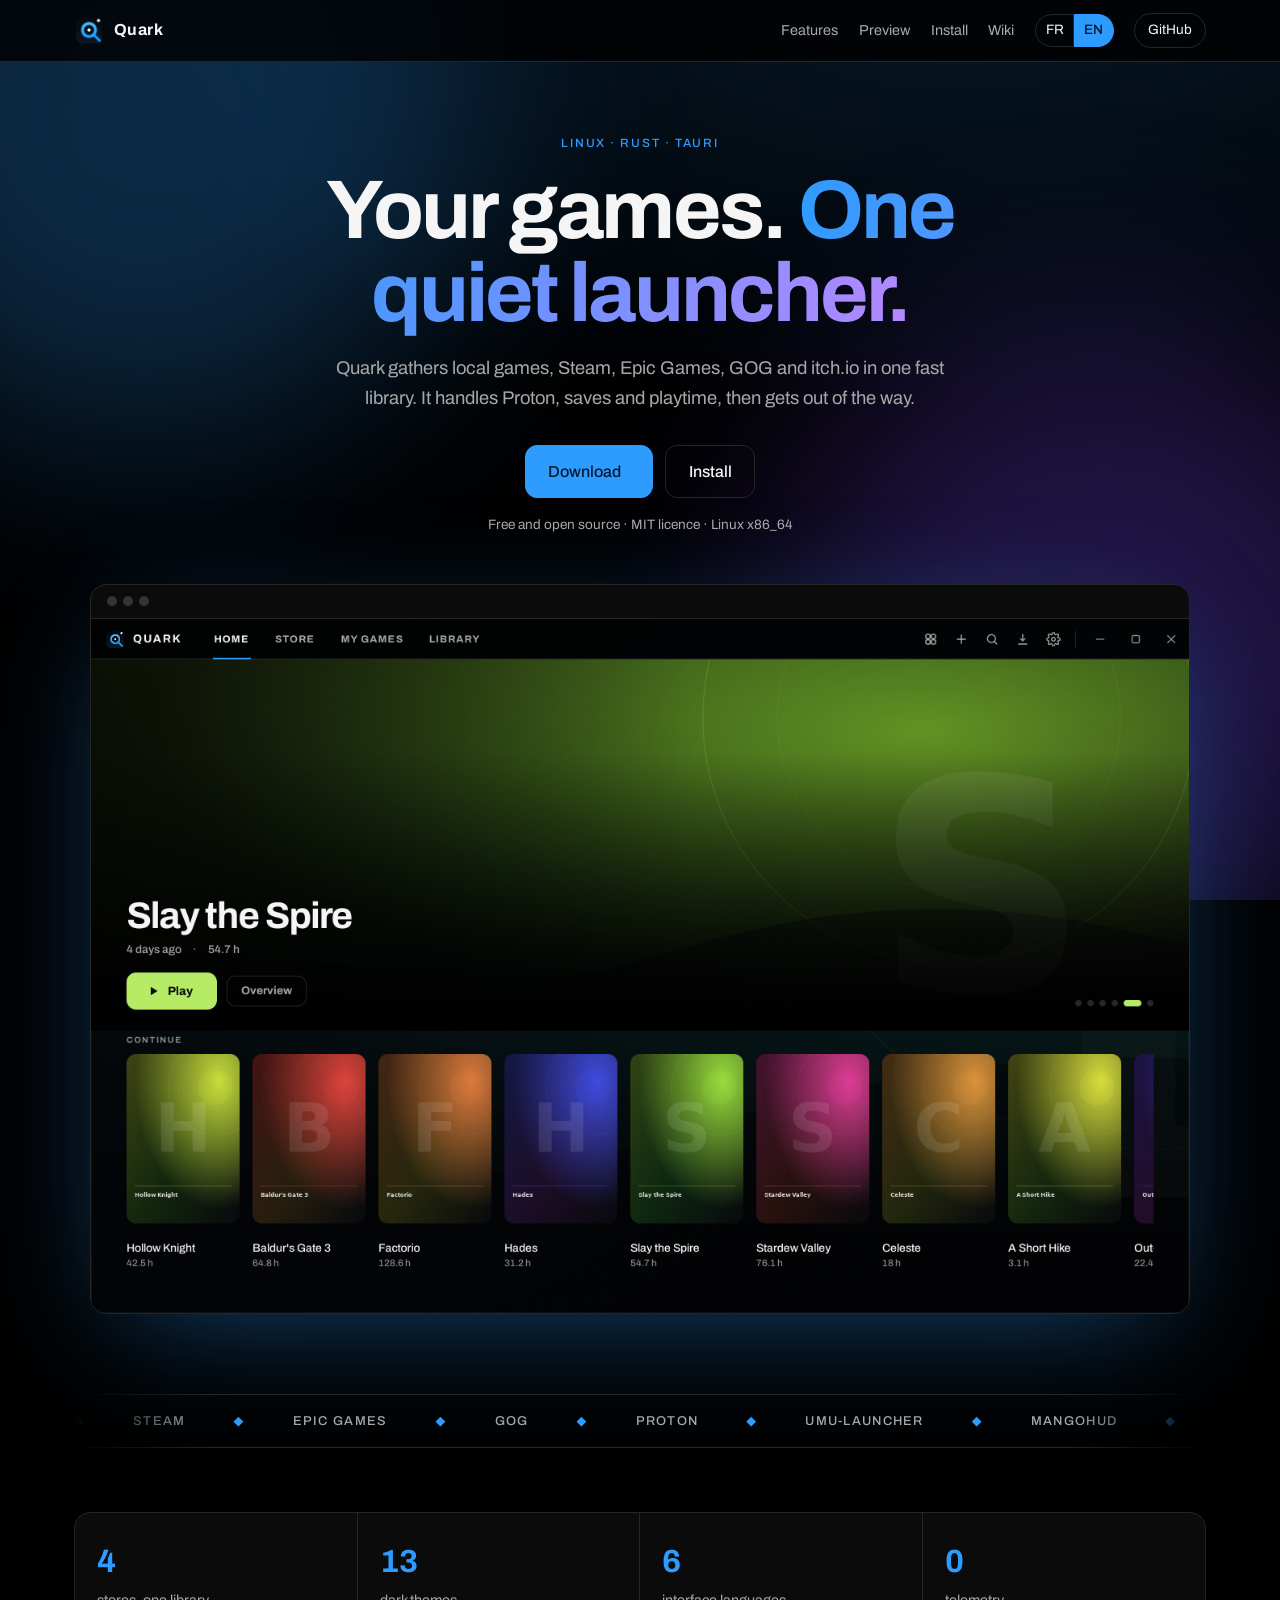
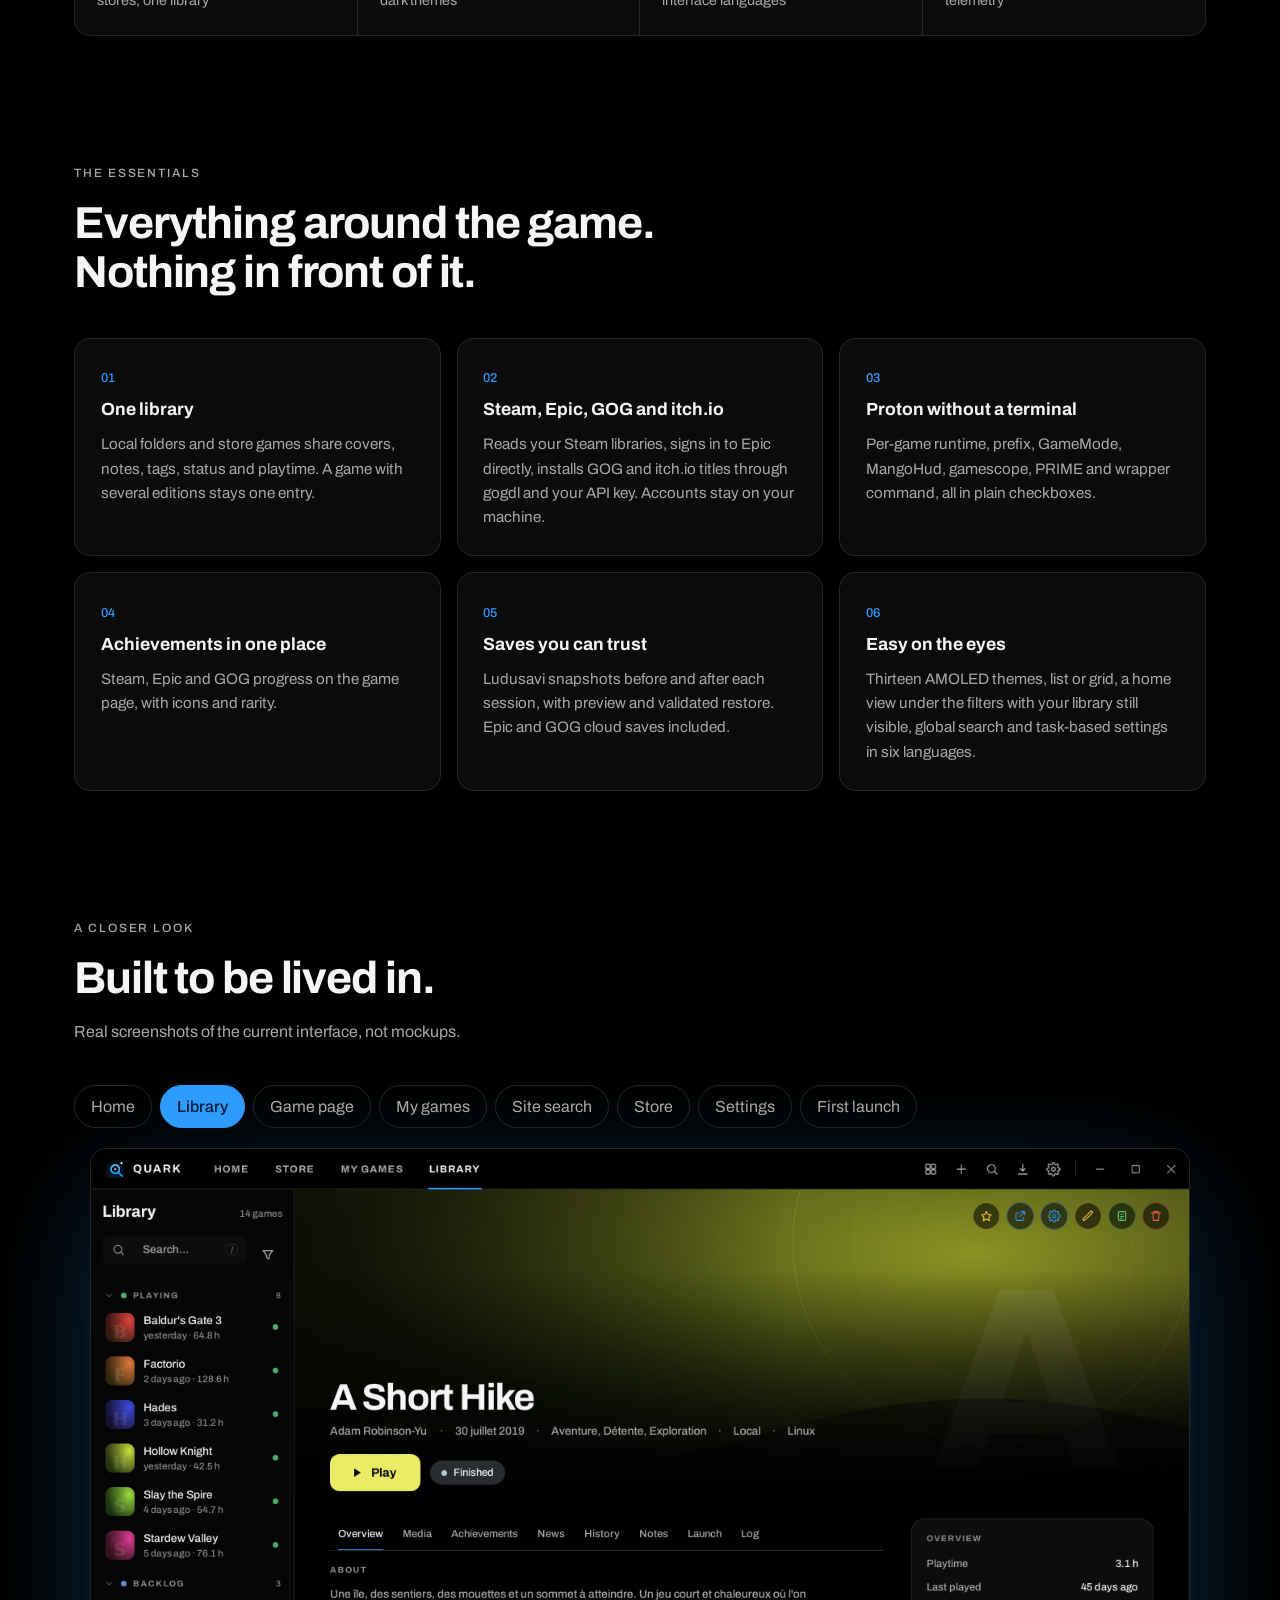
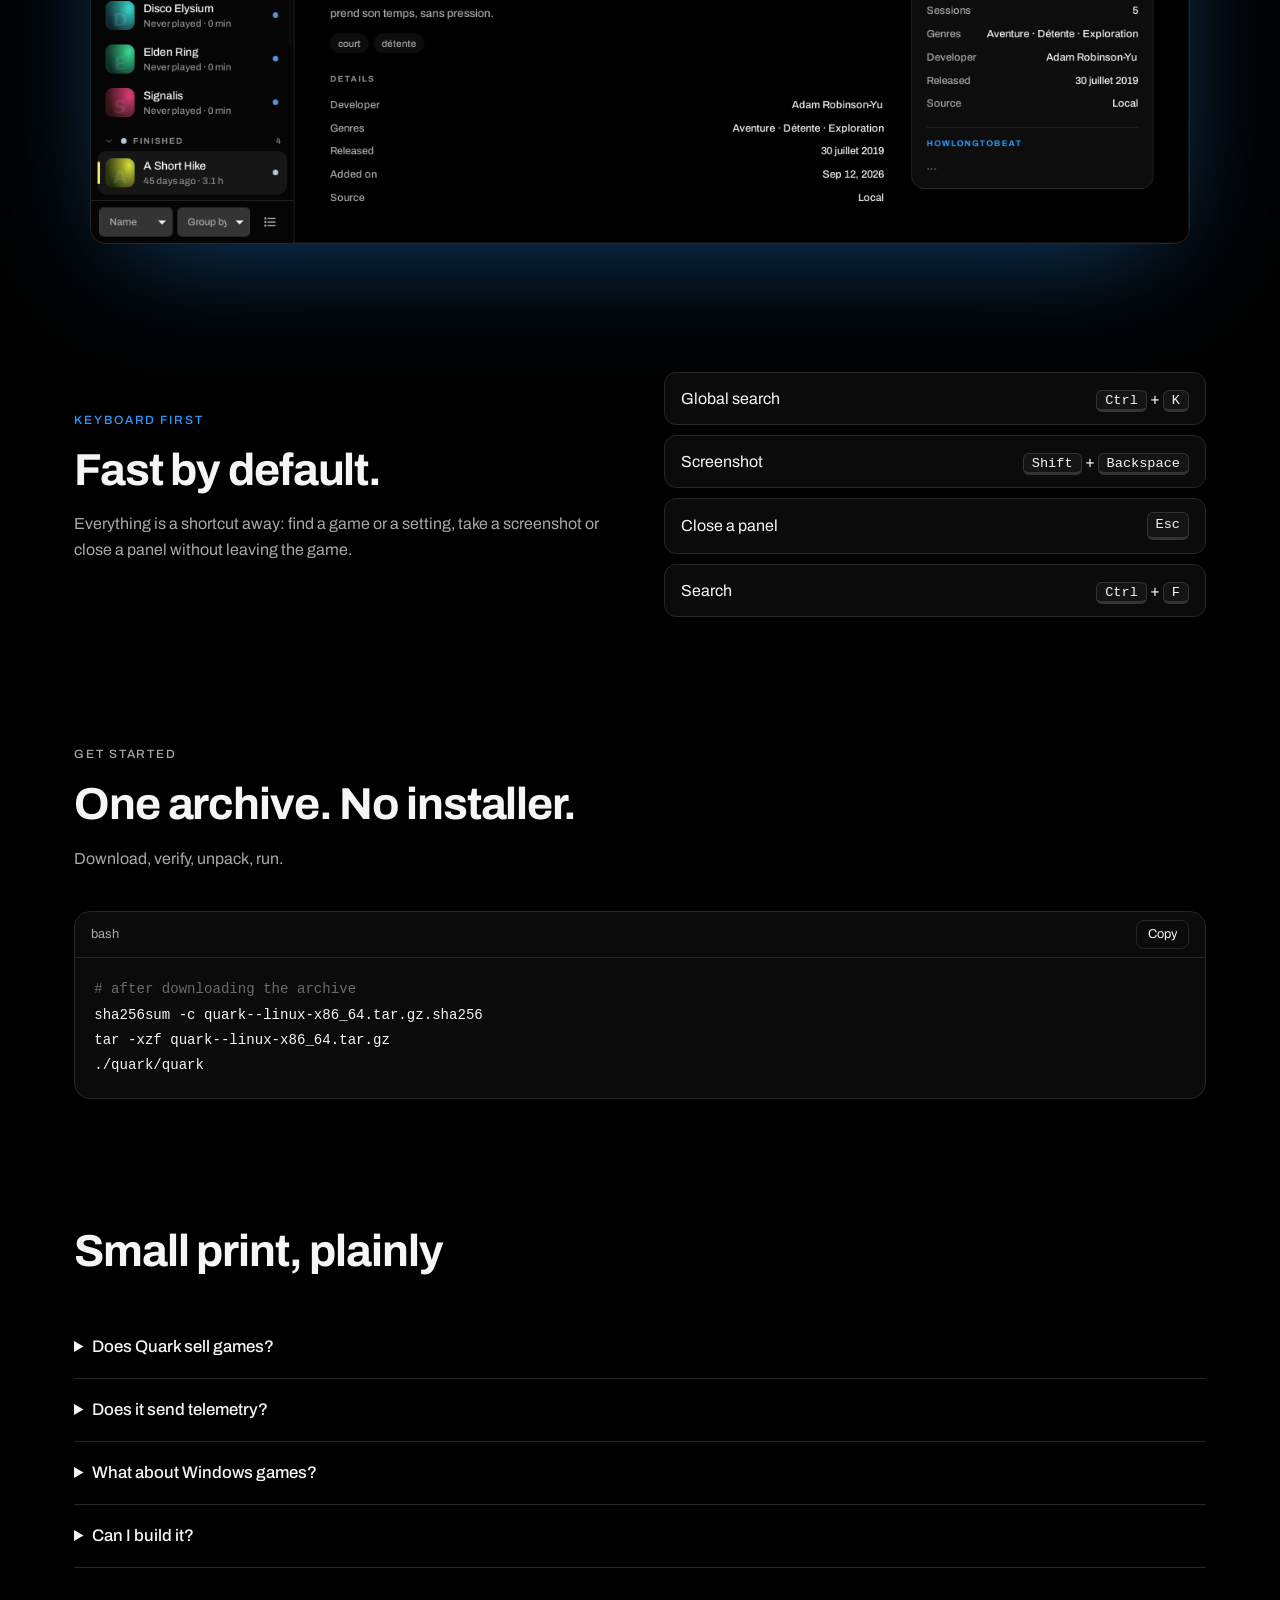
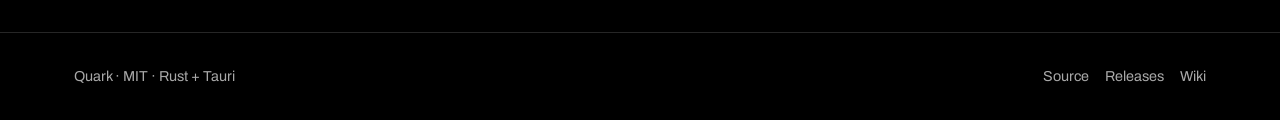
==== commit 580c852a: "release: Quark 2.1.0 interface and multi-site search" ====
--- a/site/index.html
+++ b/site/index.html
@@ -191,7 +191,7 @@
 c5t:"Sauvegardes fiables",c5:"Instantanés Ludusavi avant et après chaque session, avec aperçu et restauration validée. Cloud Epic et GOG inclus.",
 c6t:"Fait pour vos yeux",c6:"Treize thèmes AMOLED, liste ou grille, accueil sous les filtres avec la bibliothèque visible, recherche globale et réglages par tâche en six langues.",
 e2:"Un aperçu",t2:"Conçu pour qu’on y vive.",n2:"Captures réelles de l’interface actuelle, pas des maquettes.",
-tab:{home:"Accueil",library:"Bibliothèque",game:"Fiche de jeu",store:"Boutique","my-games":"Mes jeux",settings:"Réglages",onboarding:"Premier lancement"},
+tab:{home:"Accueil",library:"Bibliothèque",game:"Fiche de jeu",store:"Boutique","my-games":"Mes jeux","site-search":"Recherche multi-sites",settings:"Réglages",onboarding:"Premier lancement"},
 e3:"Clavier d’abord",t3:"Rapide par défaut.",n3:"Tout est à un raccourci : cherchez un jeu ou un réglage, prenez une capture ou fermez un panneau sans quitter le jeu.",
 k1:"Recherche globale",k2:"Capture d’écran",k3:"Fermer un panneau",k4:"Rechercher",
 e4:"Démarrer",t4:"Une archive. Pas d’installeur.",n4:"Téléchargez, vérifiez, décompressez, lancez.",copy:"Copier",copied:"Copié ✓",
@@ -212,7 +212,7 @@
 c5t:"Saves you can trust",c5:"Ludusavi snapshots before and after each session, with preview and validated restore. Epic and GOG cloud saves included.",
 c6t:"Easy on the eyes",c6:"Thirteen AMOLED themes, list or grid, a home view under the filters with your library still visible, global search and task-based settings in six languages.",
 e2:"A closer look",t2:"Built to be lived in.",n2:"Real screenshots of the current interface, not mockups.",
-tab:{home:"Home",library:"Library",game:"Game page",store:"Store","my-games":"My games",settings:"Settings",onboarding:"First launch"},
+tab:{home:"Home",library:"Library",game:"Game page",store:"Store","my-games":"My games","site-search":"Site search",settings:"Settings",onboarding:"First launch"},
 e3:"Keyboard first",t3:"Fast by default.",n3:"Everything is a shortcut away: find a game or a setting, take a screenshot or close a panel without leaving the game.",
 k1:"Global search",k2:"Screenshot",k3:"Close a panel",k4:"Search",
 e4:"Get started",t4:"One archive. No installer.",n4:"Download, verify, unpack, run.",copy:"Copy",copied:"Copied ✓",
@@ -221,7 +221,7 @@
 q2:"Does it send telemetry?",a2:"None. Store sessions and library data stay on your machine.",
 q3:"What about Windows games?",a3:"They run through Proton or umu-launcher with the prefix you choose.",
 q4:"Can I build it?",a4:"Yes: clone the repository and run <code>cargo build --release --locked</code>."}};
-const TABS=["home","library","game","my-games","store","settings","onboarding"];
+const TABS=["home","library","game","my-games","site-search","store","settings","onboarding"];
 const $=s=>document.querySelector(s),$$=s=>[...document.querySelectorAll(s)];
 let lang=(()=>{try{const s=localStorage.getItem("q-lang");if(s)return s}catch(e){}return "en"})();
 let tab="library",ver="",dlUrl="";
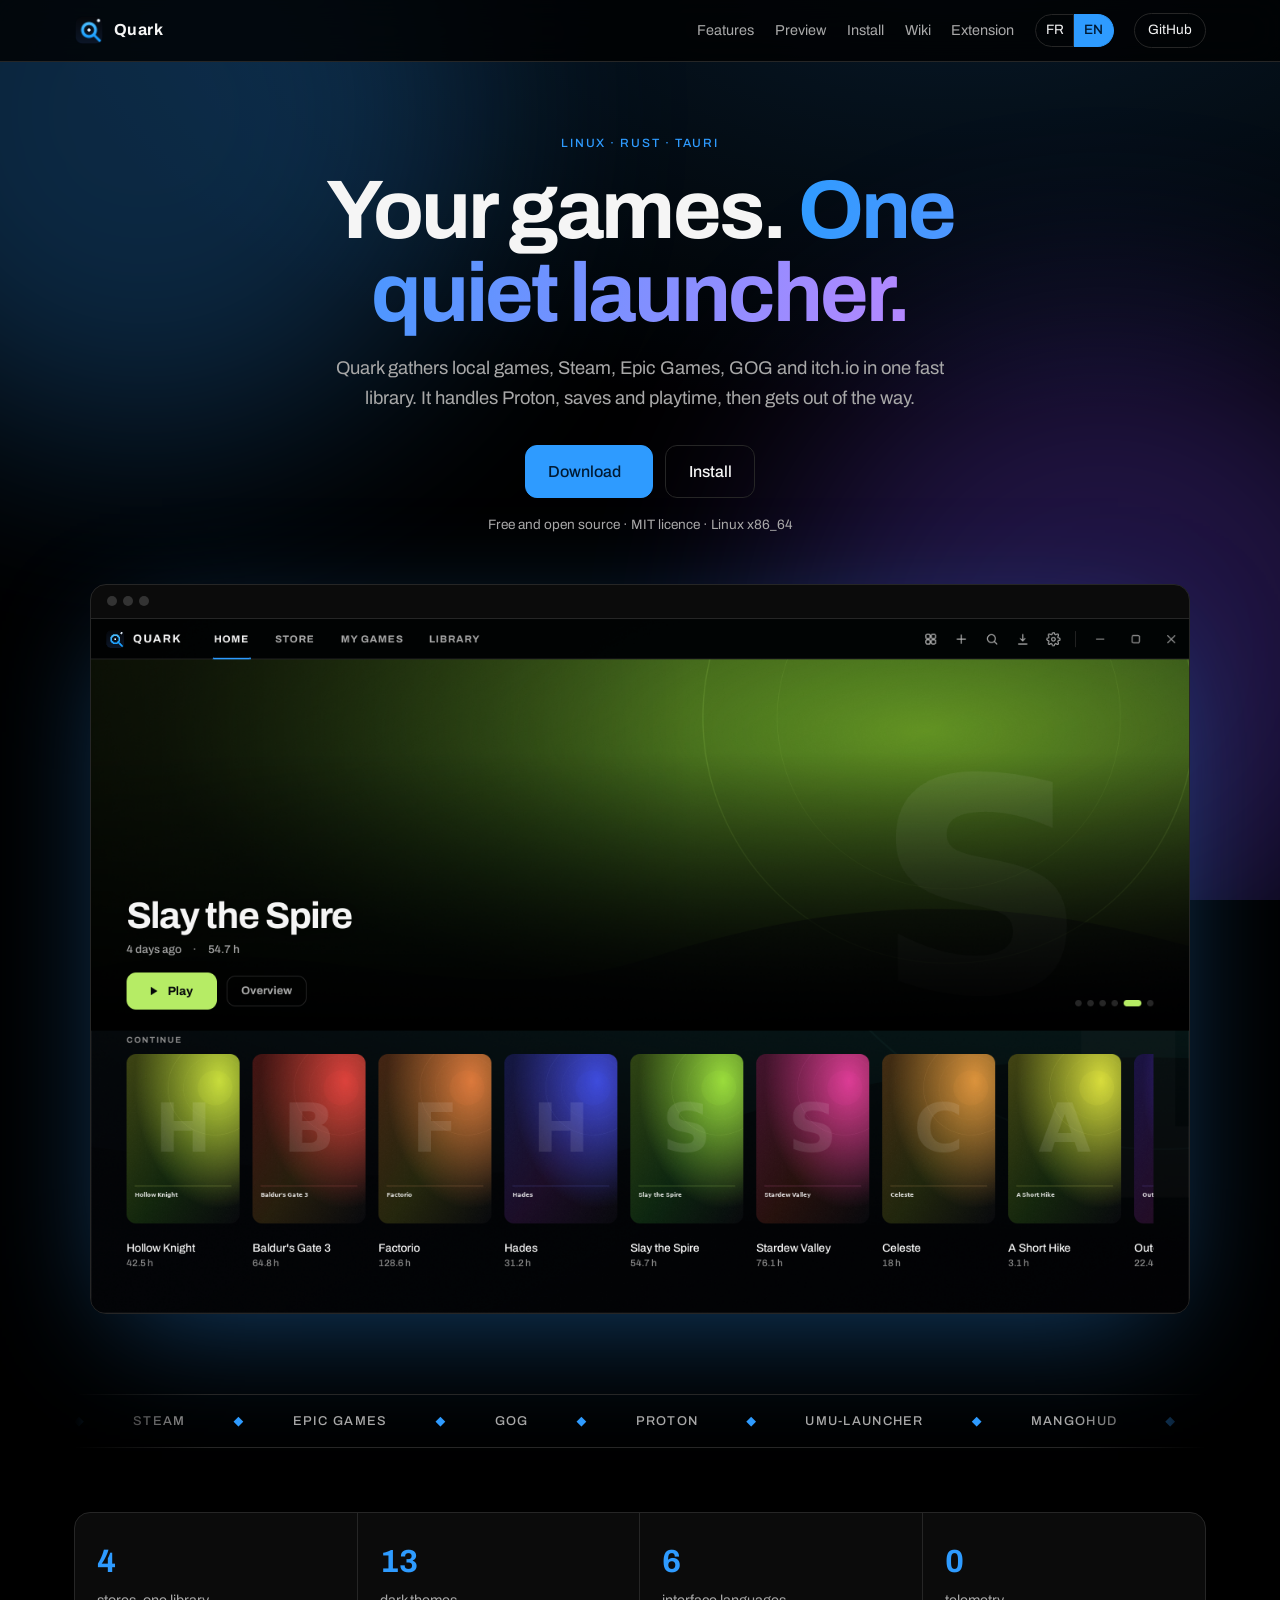
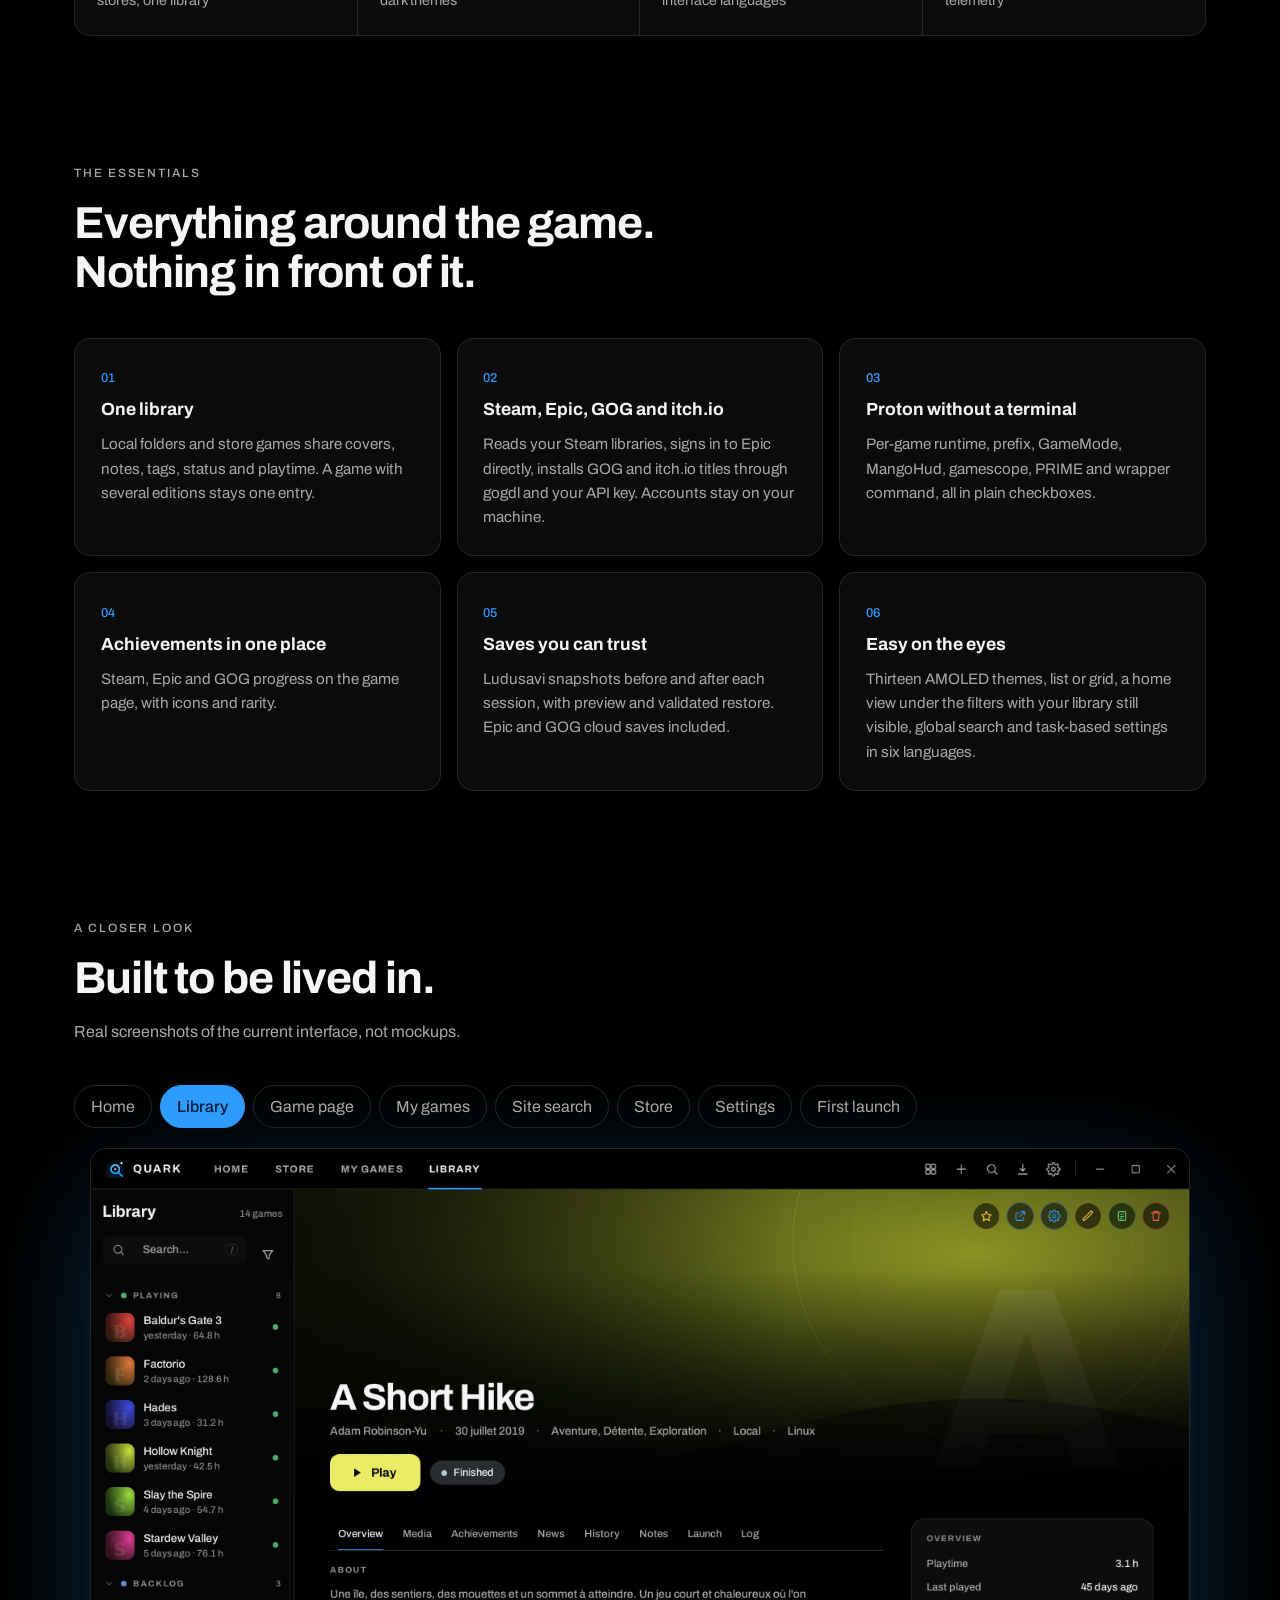
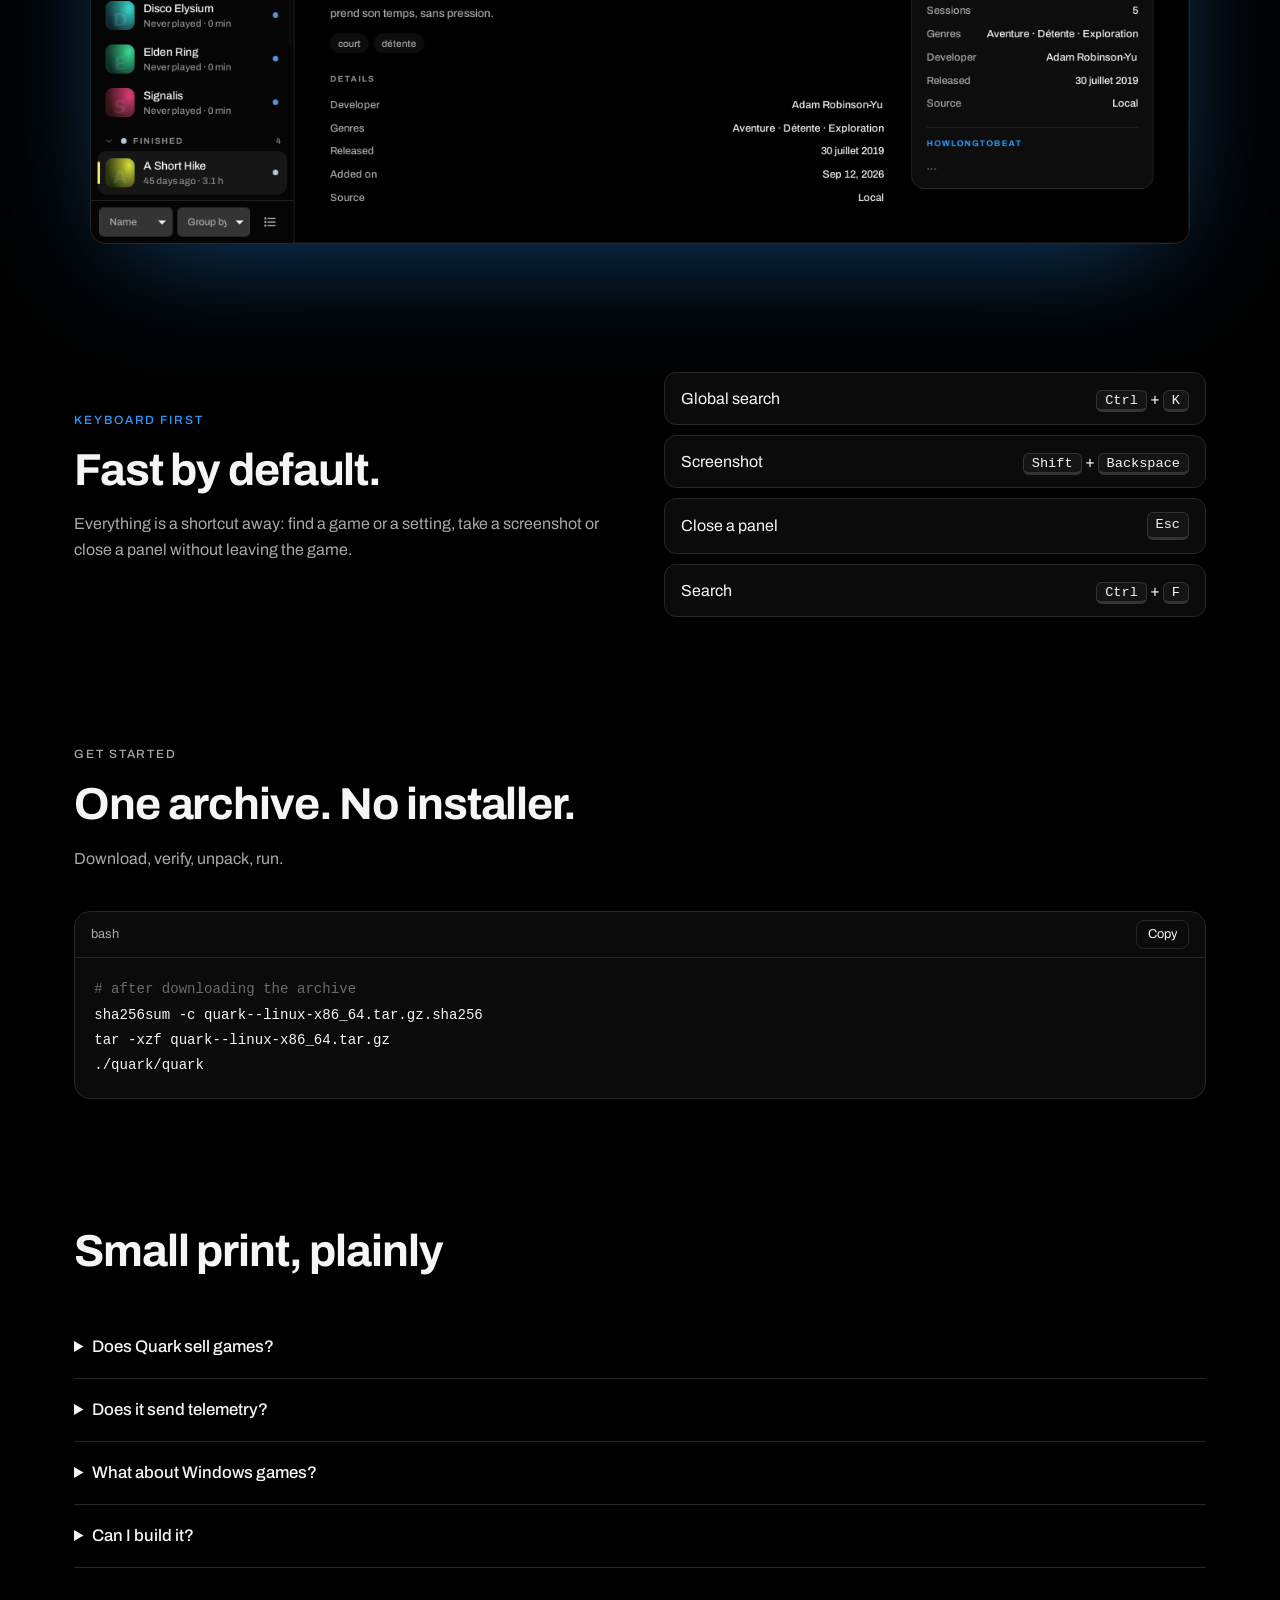
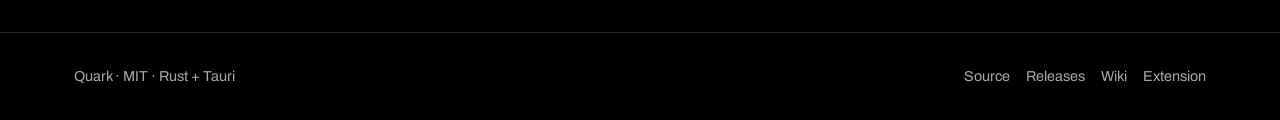
==== commit 9471f2f8: "Fix store media and default search extension - allow remote store, media and artwork assets in the C" ====
--- a/site/index.html
+++ b/site/index.html
@@ -108,6 +108,7 @@
   <nav aria-label="Navigation">
     <a class="hide" href="#features" data-i="nav1"></a><a class="hide" href="#showcase" data-i="nav2"></a><a class="hide" href="#install" data-i="nav3"></a>
     <a class="hide" href="https://github.com/Matheotaku4/Quark/wiki">Wiki</a>
+    <a class="hide" href="https://matheotaku4.github.io/Quark-sites-extension/" data-i="navExt"></a>
     <span class="lang" role="group" aria-label="Langue / Language"><button data-l="fr">FR</button><button data-l="en">EN</button></span>
     <a class="pill" href="https://github.com/Matheotaku4/Quark">GitHub</a>
   </nav>
@@ -175,11 +176,11 @@
 </div></main>
 
 <footer><div class="wrap"><span>Quark · MIT · Rust + Tauri</span>
-  <nav><a href="https://github.com/Matheotaku4/Quark">Source</a><a href="https://github.com/Matheotaku4/Quark/releases">Releases</a><a href="https://github.com/Matheotaku4/Quark/wiki">Wiki</a></nav></div></footer>
+  <nav><a href="https://github.com/Matheotaku4/Quark">Source</a><a href="https://github.com/Matheotaku4/Quark/releases">Releases</a><a href="https://github.com/Matheotaku4/Quark/wiki">Wiki</a><a href="https://github.com/Matheotaku4/Quark-sites-extension">Extension</a></nav></div></footer>
 
 <script>
 const D={
-fr:{skip:"Aller au contenu",nav1:"Fonctions",nav2:"Aperçu",nav3:"Installer",
+fr:{skip:"Aller au contenu",nav1:"Fonctions",nav2:"Aperçu",nav3:"Installer",navExt:"Extension",
 h1:"Vos jeux. <span>Un seul lanceur.</span>",lead:"Quark réunit jeux locaux, Steam, Epic Games, GOG et itch.io dans une bibliothèque rapide. Proton, sauvegardes et temps de jeu sont gérés, puis il s’efface.",
 dl:"Télécharger",how:"Installation",fine:"Gratuit et open source · licence MIT · Linux x86_64",
 f1:"boutiques, une bibliothèque",f2:"thèmes sombres",f3:"langues d’interface",f4:"télémétrie",
@@ -200,7 +201,7 @@
 q2:"Y a-t-il de la télémétrie ?",a2:"Aucune. Sessions de boutiques et bibliothèque restent sur votre machine.",
 q3:"Et les jeux Windows ?",a3:"Ils passent par Proton ou umu-launcher, avec le préfixe de votre choix.",
 q4:"Puis-je le compiler ?",a4:"Oui : clonez le dépôt puis lancez <code>cargo build --release --locked</code>."},
-en:{skip:"Skip to content",nav1:"Features",nav2:"Preview",nav3:"Install",
+en:{skip:"Skip to content",nav1:"Features",nav2:"Preview",nav3:"Install",navExt:"Extension",
 h1:"Your games. <span>One quiet launcher.</span>",lead:"Quark gathers local games, Steam, Epic Games, GOG and itch.io in one fast library. It handles Proton, saves and playtime, then gets out of the way.",
 dl:"Download",how:"Install",fine:"Free and open source · MIT licence · Linux x86_64",
 f1:"stores, one library",f2:"dark themes",f3:"interface languages",f4:"telemetry",
